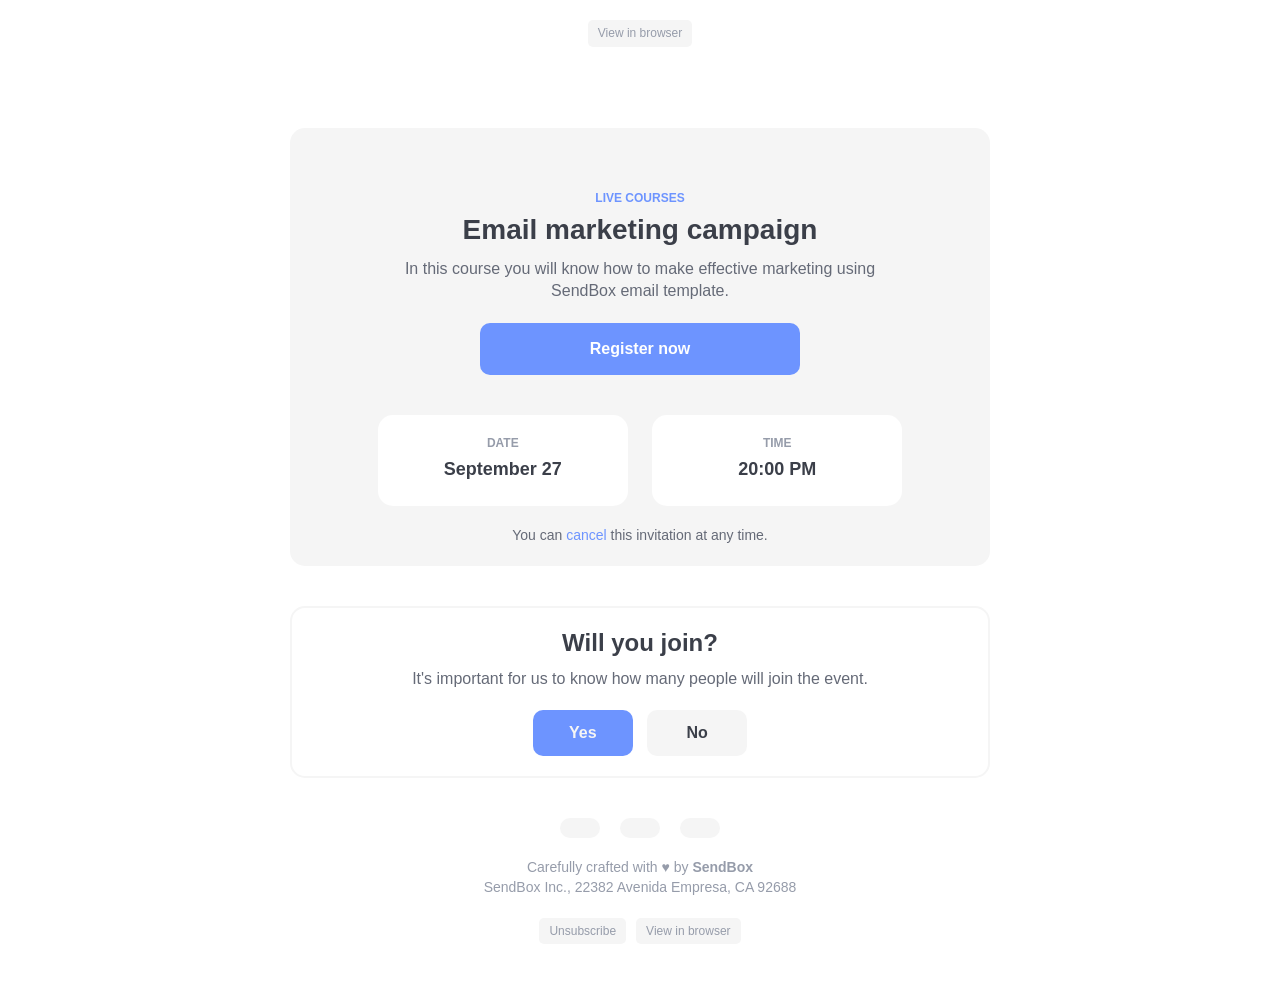
==== index.html @ 11c99516 "moved" ====
<!DOCTYPE html>
<!-- This site was created in Webflow. http://www.webflow.com --><!-- Last Published: Tue May 26 2020 18:53:50 GMT+0000 (Coordinated Universal Time) -->
<html
  data-wf-domain="sendbox-template.webflow.io"
  data-wf-page="5e6b8501d08b120cf58f49f4"
  data-wf-site="5defcc029f7f67880aee42f2"
  data-wf-status="1"
>
  <head>
    <meta charset="utf-8" />
    <title>Date And Time</title>
    <meta content="Date And Time" property="og:title" />
    <meta content="Date And Time" property="twitter:title" />
    <meta content="width=device-width, initial-scale=1" name="viewport" />
    <meta content="Webflow" name="generator" />
    <link
      href="style.css"
      rel="stylesheet"
      type="text/css"
    />
    <!--[if lt IE 9
      ]><script
        src="https://cdnjs.cloudflare.com/ajax/libs/html5shiv/3.7.3/html5shiv.min.js"
        type="text/javascript"
      ></script
    ><![endif]-->
    <script type="text/javascript">
      !(function (o, c) {
        var n = c.documentElement,
          t = " w-mod-";
        (n.className += t + "js"),
          ("ontouchstart" in o ||
            (o.DocumentTouch && c instanceof DocumentTouch)) &&
            (n.className += t + "touch");
      })(window, document);
    </script>
    <link
      href="https://uploads-ssl.webflow.com/5defcc029f7f67880aee42f2/5e80d8d443a59da90e198b2c_Favicon.png"
      rel="shortcut icon"
      type="image/x-icon"
    />
    <link
      href="https://uploads-ssl.webflow.com/5defcc029f7f67880aee42f2/5e80d8eea7eca188319529b2_webclip.png"
      rel="apple-touch-icon"
    />
  </head>
  <body class="body">
    <div class="email-wrapper">
      <div class="email-content-wrapper">
        <div class="row center">
          <div class="browser-link">
            <a href="/" target="_blank" class="button-small-light"
              >View in browser</a
            >
          </div>
          <div>
            <a href="/" class="brand-logo w-inline-block"
              ><img
                src="https://uploads-ssl.webflow.com/5defcc029f7f67880aee42f2/5e78aa902ce32c45cb9416cb_logo%20sendbox.png"
                height="36"
                alt=""
            /></a>
          </div>
        </div>
        <div class="row-light">
          <div class="hero-image center">
            <img
              src="https://uploads-ssl.webflow.com/5defcc029f7f67880aee42f2/5e7a108f21fcad13e3a3bc29_DumpingDoodle.png"
              width="200"
              alt=""
            />
          </div>
          <div class="row-content center row">
            <div class="label">Live courses</div>
            <h2>Email marketing campaign</h2>
            <p>
              In this course you will know how to make effective marketing using
              SendBox email template.
            </p>
            <a href="/" class="button-large w-button">Register now</a>
          </div>
          <div class="center">
            <div class="date-time-window">
              <div class="label-light">Date</div>
              <h4>September 27</h4>
            </div>
            <div class="date-time-window">
              <div class="label-light">Time</div>
              <h4>20:00 PM</h4>
            </div>
            <div class="text-small row-content">
              You can <a href="/">cancel</a> this invitation at any time.
            </div>
          </div>
        </div>
        <div class="row-outline">
          <div class="row-content center">
            <div>
              <h3>Will you join?</h3>
              <p>
                It&#x27;s important for us to know how many people will join the
                event.
              </p>
              <div class="button-group">
                <a href="/" class="button w-button">Yes</a>
              </div>
              <div class="button-group">
                <a href="/" class="button-light w-button">No</a>
              </div>
            </div>
          </div>
        </div>
        <div class="row">
          <div class="social-links center text-small">
            <a
              href="https://www.facebook.com/"
              target="_blank"
              class="social-icon w-inline-block"
              ><img
                src="https://uploads-ssl.webflow.com/5defcc029f7f67880aee42f2/5e3053097479fd66eefea82c_icons8-facebook-f-64.png"
                width="20"
                alt="" /></a
            ><a
              href="https://www.instagram.com/"
              class="social-icon w-inline-block"
              ><img
                src="https://uploads-ssl.webflow.com/5defcc029f7f67880aee42f2/5e305326129a157e50946770_icons8-instagram-64.png"
                width="20"
                alt="" /></a
            ><a href="https://twitter.com/" class="social-icon w-inline-block"
              ><img
                src="https://uploads-ssl.webflow.com/5defcc029f7f67880aee42f2/5e305333129a1582bc94685d_icons8-twitter-64.png"
                width="20"
                alt=""
            /></a>
          </div>
          <div class="center">
            <div class="text-light text-small">
              Carefully crafted with ♥ by <strong>SendBox</strong>
            </div>
            <div class="text-small text-light">
              SendBox Inc., 22382 Avenida Empresa, CA 92688
            </div>
            <div class="footer-link-buttons">
              <a href="/unsubscribe" target="_blank" class="button-small-light"
                >Unsubscribe</a
              ><a href="/" target="_blank" class="button-small-light"
                >View in browser</a
              >
            </div>
          </div>
        </div>
      </div>
    </div>
    <script
      src="https://d3e54v103j8qbb.cloudfront.net/js/jquery-3.4.1.min.220afd743d.js?site=5defcc029f7f67880aee42f2"
      type="text/javascript"
      integrity="sha256-CSXorXvZcTkaix6Yvo6HppcZGetbYMGWSFlBw8HfCJo="
      crossorigin="anonymous"
    ></script>
    <script
      src="main.js"
      type="text/javascript"
    ></script>
    <!--[if lte IE 9
      ]><script src="//cdnjs.cloudflare.com/ajax/libs/placeholders/3.0.2/placeholders.min.js"></script
    ><![endif]-->
  </body>
</html>
---- style.css ----
/* Generated on: Tue May 26 2020 18:53:50 GMT+0000 (Coordinated Universal Time) */
/* ==========================================================================
   normalize.css v3.0.3 | MIT License | github.com/necolas/normalize.css 
   ========================================================================== */
/*! normalize.css v3.0.3 | MIT License | github.com/necolas/normalize.css */html{font-family:sans-serif;-ms-text-size-adjust:100%;-webkit-text-size-adjust:100%}body{margin:0}article,aside,details,figcaption,figure,footer,header,hgroup,main,menu,nav,section,summary{display:block}audio,canvas,progress,video{display:inline-block;vertical-align:baseline}audio:not([controls]){display:none;height:0}[hidden],template{display:none}a{background-color:transparent}a:active,a:hover{outline:0}abbr[title]{border-bottom:1px dotted}b,strong{font-weight:bold}dfn{font-style:italic}h1{font-size:2em;margin:.67em 0}mark{background:#ff0;color:#000}small{font-size:80%}sub,sup{font-size:75%;line-height:0;position:relative;vertical-align:baseline}sup{top:-0.5em}sub{bottom:-0.25em}img{border:0}svg:not(:root){overflow:hidden}figure{margin:1em 40px}hr{box-sizing:content-box;height:0}pre{overflow:auto}code,kbd,pre,samp{font-family:monospace,monospace;font-size:1em}button,input,optgroup,select,textarea{color:inherit;font:inherit;margin:0}button{overflow:visible}button,select{text-transform:none}button,html input[type="button"],input[type="reset"]{-webkit-appearance:button;cursor:pointer}button[disabled],html input[disabled]{cursor:default}button::-moz-focus-inner,input::-moz-focus-inner{border:0;padding:0}input{line-height:normal}input[type="checkbox"],input[type="radio"]{box-sizing:border-box;padding:0}input[type="number"]::-webkit-inner-spin-button,input[type="number"]::-webkit-outer-spin-button{height:auto}input[type="search"]{-webkit-appearance:none}input[type="search"]::-webkit-search-cancel-button,input[type="search"]::-webkit-search-decoration{-webkit-appearance:none}fieldset{border:1px solid #c0c0c0;margin:0 2px;padding:.35em .625em .75em}legend{border:0;padding:0}textarea{overflow:auto}optgroup{font-weight:bold}table{border-collapse:collapse;border-spacing:0}td,th{padding:0}

/* ==========================================================================
   Start of base Webflow CSS - If you're looking for some ultra-clean CSS, skip the boilerplate and see the unminified code below.
   ========================================================================== */
   @font-face{font-family:'webflow-icons';src:url("[data-uri]") format('truetype');font-weight:normal;font-style:normal}[class^="w-icon-"],[class*=" w-icon-"]{font-family:'webflow-icons' !important;speak:none;font-style:normal;font-weight:normal;font-variant:normal;text-transform:none;line-height:1;-webkit-font-smoothing:antialiased;-moz-osx-font-smoothing:grayscale}.w-icon-slider-right:before{content:"\e600"}.w-icon-slider-left:before{content:"\e601"}.w-icon-nav-menu:before{content:"\e602"}.w-icon-arrow-down:before,.w-icon-dropdown-toggle:before{content:"\e603"}.w-icon-file-upload-remove:before{content:"\e900"}.w-icon-file-upload-icon:before{content:"\e903"}*{-webkit-box-sizing:border-box;-moz-box-sizing:border-box;box-sizing:border-box}html{height:100%}body{margin:0;min-height:100%;background-color:#fff;font-family:Arial,sans-serif;font-size:14px;line-height:20px;color:#333}img{max-width:100%;vertical-align:middle;display:inline-block}html.w-mod-touch *{background-attachment:scroll !important}.w-block{display:block}.w-inline-block{max-width:100%;display:inline-block}.w-clearfix:before,.w-clearfix:after{content:" ";display:table;grid-column-start:1;grid-row-start:1;grid-column-end:2;grid-row-end:2}.w-clearfix:after{clear:both}.w-hidden{display:none}.w-button{display:inline-block;padding:9px 15px;background-color:#3898EC;color:white;border:0;line-height:inherit;text-decoration:none;cursor:pointer;border-radius:0}input.w-button{-webkit-appearance:button}html[data-w-dynpage] [data-w-cloak]{color:transparent !important}.w-webflow-badge,.w-webflow-badge *{position:static;left:auto;top:auto;right:auto;bottom:auto;z-index:auto;display:block;visibility:visible;overflow:visible;overflow-x:visible;overflow-y:visible;box-sizing:border-box;width:auto;height:auto;max-height:none;max-width:none;min-height:0;min-width:0;margin:0;padding:0;float:none;clear:none;border:0 none transparent;border-radius:0;background:none;background-image:none;background-position:0 0;background-size:auto auto;background-repeat:repeat;background-origin:padding-box;background-clip:border-box;background-attachment:scroll;background-color:transparent;box-shadow:none;opacity:1;transform:none;transition:none;direction:ltr;font-family:inherit;font-weight:inherit;color:inherit;font-size:inherit;line-height:inherit;font-style:inherit;font-variant:inherit;text-align:inherit;letter-spacing:inherit;text-decoration:inherit;text-indent:0;text-transform:inherit;list-style-type:disc;text-shadow:none;font-smoothing:auto;vertical-align:baseline;cursor:inherit;white-space:inherit;word-break:normal;word-spacing:normal;word-wrap:normal}.w-webflow-badge{position:fixed !important;display:inline-block !important;visibility:visible !important;z-index:2147483647 !important;top:auto !important;right:12px !important;bottom:12px !important;left:auto !important;color:#AAADB0 !important;background-color:#fff !important;border-radius:3px !important;padding:6px 8px 6px 6px !important;font-size:12px !important;opacity:1 !important;line-height:14px !important;text-decoration:none !important;transform:none !important;margin:0 !important;width:auto !important;height:auto !important;overflow:visible !important;white-space:nowrap;box-shadow:0 0 0 1px rgba(0,0,0,0.1),0 1px 3px rgba(0,0,0,0.1);cursor:pointer}.w-webflow-badge>img{display:inline-block !important;visibility:visible !important;opacity:1 !important;vertical-align:middle !important}h1,h2,h3,h4,h5,h6{font-weight:bold;margin-bottom:10px}h1{font-size:38px;line-height:44px;margin-top:20px}h2{font-size:32px;line-height:36px;margin-top:20px}h3{font-size:24px;line-height:30px;margin-top:20px}h4{font-size:18px;line-height:24px;margin-top:10px}h5{font-size:14px;line-height:20px;margin-top:10px}h6{font-size:12px;line-height:18px;margin-top:10px}p{margin-top:0;margin-bottom:10px}blockquote{margin:0 0 10px 0;padding:10px 20px;border-left:5px solid #E2E2E2;font-size:18px;line-height:22px}figure{margin:0;margin-bottom:10px}figcaption{margin-top:5px;text-align:center}ul,ol{margin-top:0;margin-bottom:10px;padding-left:40px}.w-list-unstyled{padding-left:0;list-style:none}.w-embed:before,.w-embed:after{content:" ";display:table;grid-column-start:1;grid-row-start:1;grid-column-end:2;grid-row-end:2}.w-embed:after{clear:both}.w-video{width:100%;position:relative;padding:0}.w-video iframe,.w-video object,.w-video embed{position:absolute;top:0;left:0;width:100%;height:100%}fieldset{padding:0;margin:0;border:0}button,html input[type="button"],input[type="reset"]{border:0;cursor:pointer;-webkit-appearance:button}.w-form{margin:0 0 15px}.w-form-done{display:none;padding:20px;text-align:center;background-color:#dddddd}.w-form-fail{display:none;margin-top:10px;padding:10px;background-color:#ffdede}label{display:block;margin-bottom:5px;font-weight:bold}.w-input,.w-select{display:block;width:100%;height:38px;padding:8px 12px;margin-bottom:10px;font-size:14px;line-height:1.42857143;color:#333333;vertical-align:middle;background-color:#ffffff;border:1px solid #cccccc}.w-input:-moz-placeholder,.w-select:-moz-placeholder{color:#999}.w-input::-moz-placeholder,.w-select::-moz-placeholder{color:#999;opacity:1}.w-input:-ms-input-placeholder,.w-select:-ms-input-placeholder{color:#999}.w-input::-webkit-input-placeholder,.w-select::-webkit-input-placeholder{color:#999}.w-input:focus,.w-select:focus{border-color:#3898EC;outline:0}.w-input[disabled],.w-select[disabled],.w-input[readonly],.w-select[readonly],fieldset[disabled] .w-input,fieldset[disabled] .w-select{cursor:not-allowed;background-color:#eeeeee}textarea.w-input,textarea.w-select{height:auto}.w-select{background-color:#f3f3f3}.w-select[multiple]{height:auto}.w-form-label{display:inline-block;cursor:pointer;font-weight:normal;margin-bottom:0}.w-radio{display:block;margin-bottom:5px;padding-left:20px}.w-radio:before,.w-radio:after{content:" ";display:table;grid-column-start:1;grid-row-start:1;grid-column-end:2;grid-row-end:2}.w-radio:after{clear:both}.w-radio-input{margin:4px 0 0;margin-top:1px \9;line-height:normal;float:left;margin-left:-20px}.w-radio-input{margin-top:3px}.w-file-upload{display:block;margin-bottom:10px}.w-file-upload-input{width:.1px;height:.1px;opacity:0;overflow:hidden;position:absolute;z-index:-100}.w-file-upload-default,.w-file-upload-uploading,.w-file-upload-success{display:inline-block;color:#333333}.w-file-upload-error{display:block;margin-top:10px}.w-file-upload-default.w-hidden,.w-file-upload-uploading.w-hidden,.w-file-upload-error.w-hidden,.w-file-upload-success.w-hidden{display:none}.w-file-upload-uploading-btn{display:flex;font-size:14px;font-weight:normal;cursor:pointer;margin:0;padding:8px 12px;border:1px solid #cccccc;background-color:#fafafa}.w-file-upload-file{display:flex;flex-grow:1;justify-content:space-between;margin:0;padding:8px 9px 8px 11px;border:1px solid #cccccc;background-color:#fafafa}.w-file-upload-file-name{font-size:14px;font-weight:normal;display:block}.w-file-remove-link{margin-top:3px;margin-left:10px;width:auto;height:auto;padding:3px;display:block;cursor:pointer}.w-icon-file-upload-remove{margin:auto;font-size:10px}.w-file-upload-error-msg{display:inline-block;color:#ea384c;padding:2px 0}.w-file-upload-info{display:inline-block;line-height:38px;padding:0 12px}.w-file-upload-label{display:inline-block;font-size:14px;font-weight:normal;cursor:pointer;margin:0;padding:8px 12px;border:1px solid #cccccc;background-color:#fafafa}.w-icon-file-upload-icon,.w-icon-file-upload-uploading{display:inline-block;margin-right:8px;width:20px}.w-icon-file-upload-uploading{height:20px}.w-container{margin-left:auto;margin-right:auto;max-width:940px}.w-container:before,.w-container:after{content:" ";display:table;grid-column-start:1;grid-row-start:1;grid-column-end:2;grid-row-end:2}.w-container:after{clear:both}.w-container .w-row{margin-left:-10px;margin-right:-10px}.w-row:before,.w-row:after{content:" ";display:table;grid-column-start:1;grid-row-start:1;grid-column-end:2;grid-row-end:2}.w-row:after{clear:both}.w-row .w-row{margin-left:0;margin-right:0}.w-col{position:relative;float:left;width:100%;min-height:1px;padding-left:10px;padding-right:10px}.w-col .w-col{padding-left:0;padding-right:0}.w-col-1{width:8.33333333%}.w-col-2{width:16.66666667%}.w-col-3{width:25%}.w-col-4{width:33.33333333%}.w-col-5{width:41.66666667%}.w-col-6{width:50%}.w-col-7{width:58.33333333%}.w-col-8{width:66.66666667%}.w-col-9{width:75%}.w-col-10{width:83.33333333%}.w-col-11{width:91.66666667%}.w-col-12{width:100%}.w-hidden-main{display:none !important}@media screen and (max-width:991px){.w-container{max-width:728px}.w-hidden-main{display:inherit !important}.w-hidden-medium{display:none !important}.w-col-medium-1{width:8.33333333%}.w-col-medium-2{width:16.66666667%}.w-col-medium-3{width:25%}.w-col-medium-4{width:33.33333333%}.w-col-medium-5{width:41.66666667%}.w-col-medium-6{width:50%}.w-col-medium-7{width:58.33333333%}.w-col-medium-8{width:66.66666667%}.w-col-medium-9{width:75%}.w-col-medium-10{width:83.33333333%}.w-col-medium-11{width:91.66666667%}.w-col-medium-12{width:100%}.w-col-stack{width:100%;left:auto;right:auto}}@media screen and (max-width:767px){.w-hidden-main{display:inherit !important}.w-hidden-medium{display:inherit !important}.w-hidden-small{display:none !important}.w-row,.w-container .w-row{margin-left:0;margin-right:0}.w-col{width:100%;left:auto;right:auto}.w-col-small-1{width:8.33333333%}.w-col-small-2{width:16.66666667%}.w-col-small-3{width:25%}.w-col-small-4{width:33.33333333%}.w-col-small-5{width:41.66666667%}.w-col-small-6{width:50%}.w-col-small-7{width:58.33333333%}.w-col-small-8{width:66.66666667%}.w-col-small-9{width:75%}.w-col-small-10{width:83.33333333%}.w-col-small-11{width:91.66666667%}.w-col-small-12{width:100%}}@media screen and (max-width:479px){.w-container{max-width:none}.w-hidden-main{display:inherit !important}.w-hidden-medium{display:inherit !important}.w-hidden-small{display:inherit !important}.w-hidden-tiny{display:none !important}.w-col{width:100%}.w-col-tiny-1{width:8.33333333%}.w-col-tiny-2{width:16.66666667%}.w-col-tiny-3{width:25%}.w-col-tiny-4{width:33.33333333%}.w-col-tiny-5{width:41.66666667%}.w-col-tiny-6{width:50%}.w-col-tiny-7{width:58.33333333%}.w-col-tiny-8{width:66.66666667%}.w-col-tiny-9{width:75%}.w-col-tiny-10{width:83.33333333%}.w-col-tiny-11{width:91.66666667%}.w-col-tiny-12{width:100%}}.w-widget{position:relative}.w-widget-map{width:100%;height:400px}.w-widget-map label{width:auto;display:inline}.w-widget-map img{max-width:inherit}.w-widget-map .gm-style-iw{text-align:center}.w-widget-map .gm-style-iw>button{display:none !important}.w-widget-twitter{overflow:hidden}.w-widget-twitter-count-shim{display:inline-block;vertical-align:top;position:relative;width:28px;height:20px;text-align:center;background:white;border:#758696 solid 1px;border-radius:3px}.w-widget-twitter-count-shim *{pointer-events:none;-webkit-user-select:none;-moz-user-select:none;-ms-user-select:none;user-select:none}.w-widget-twitter-count-shim .w-widget-twitter-count-inner{position:relative;font-size:15px;line-height:12px;text-align:center;color:#999;font-family:serif}.w-widget-twitter-count-shim .w-widget-twitter-count-clear{position:relative;display:block}.w-widget-twitter-count-shim.w--large{width:36px;height:28px}.w-widget-twitter-count-shim.w--large .w-widget-twitter-count-inner{font-size:18px;line-height:18px}.w-widget-twitter-count-shim:not(.w--vertical){margin-left:5px;margin-right:8px}.w-widget-twitter-count-shim:not(.w--vertical).w--large{margin-left:6px}.w-widget-twitter-count-shim:not(.w--vertical):before,.w-widget-twitter-count-shim:not(.w--vertical):after{top:50%;left:0;border:solid transparent;content:" ";height:0;width:0;position:absolute;pointer-events:none}.w-widget-twitter-count-shim:not(.w--vertical):before{border-color:rgba(117,134,150,0);border-right-color:#5d6c7b;border-width:4px;margin-left:-9px;margin-top:-4px}.w-widget-twitter-count-shim:not(.w--vertical).w--large:before{border-width:5px;margin-left:-10px;margin-top:-5px}.w-widget-twitter-count-shim:not(.w--vertical):after{border-color:rgba(255,255,255,0);border-right-color:white;border-width:4px;margin-left:-8px;margin-top:-4px}.w-widget-twitter-count-shim:not(.w--vertical).w--large:after{border-width:5px;margin-left:-9px;margin-top:-5px}.w-widget-twitter-count-shim.w--vertical{width:61px;height:33px;margin-bottom:8px}.w-widget-twitter-count-shim.w--vertical:before,.w-widget-twitter-count-shim.w--vertical:after{top:100%;left:50%;border:solid transparent;content:" ";height:0;width:0;position:absolute;pointer-events:none}.w-widget-twitter-count-shim.w--vertical:before{border-color:rgba(117,134,150,0);border-top-color:#5d6c7b;border-width:5px;margin-left:-5px}.w-widget-twitter-count-shim.w--vertical:after{border-color:rgba(255,255,255,0);border-top-color:white;border-width:4px;margin-left:-4px}.w-widget-twitter-count-shim.w--vertical .w-widget-twitter-count-inner{font-size:18px;line-height:22px}.w-widget-twitter-count-shim.w--vertical.w--large{width:76px}.w-widget-gplus{overflow:hidden}.w-background-video{position:relative;overflow:hidden;height:500px;color:white}.w-background-video>video{background-size:cover;background-position:50% 50%;position:absolute;margin:auto;width:100%;height:100%;right:-100%;bottom:-100%;top:-100%;left:-100%;object-fit:cover;z-index:-100}.w-background-video>video::-webkit-media-controls-start-playback-button{display:none !important;-webkit-appearance:none}.w-slider{position:relative;height:300px;text-align:center;background:#dddddd;clear:both;-webkit-tap-highlight-color:rgba(0,0,0,0);tap-highlight-color:rgba(0,0,0,0)}.w-slider-mask{position:relative;display:block;overflow:hidden;z-index:1;left:0;right:0;height:100%;white-space:nowrap}.w-slide{position:relative;display:inline-block;vertical-align:top;width:100%;height:100%;white-space:normal;text-align:left}.w-slider-nav{position:absolute;z-index:2;top:auto;right:0;bottom:0;left:0;margin:auto;padding-top:10px;height:40px;text-align:center;-webkit-tap-highlight-color:rgba(0,0,0,0);tap-highlight-color:rgba(0,0,0,0)}.w-slider-nav.w-round>div{border-radius:100%}.w-slider-nav.w-num>div{width:auto;height:auto;padding:.2em .5em;font-size:inherit;line-height:inherit}.w-slider-nav.w-shadow>div{box-shadow:0 0 3px rgba(51,51,51,0.4)}.w-slider-nav-invert{color:#fff}.w-slider-nav-invert>div{background-color:rgba(34,34,34,0.4)}.w-slider-nav-invert>div.w-active{background-color:#222}.w-slider-dot{position:relative;display:inline-block;width:1em;height:1em;background-color:rgba(255,255,255,0.4);cursor:pointer;margin:0 3px .5em;transition:background-color 100ms,color 100ms}.w-slider-dot.w-active{background-color:#fff}.w-slider-arrow-left,.w-slider-arrow-right{position:absolute;width:80px;top:0;right:0;bottom:0;left:0;margin:auto;cursor:pointer;overflow:hidden;color:white;font-size:40px;-webkit-tap-highlight-color:rgba(0,0,0,0);tap-highlight-color:rgba(0,0,0,0);-webkit-user-select:none;-moz-user-select:none;-ms-user-select:none;user-select:none}.w-slider-arrow-left [class^="w-icon-"],.w-slider-arrow-right [class^="w-icon-"],.w-slider-arrow-left [class*=" w-icon-"],.w-slider-arrow-right [class*=" w-icon-"]{position:absolute}.w-slider-arrow-left{z-index:3;right:auto}.w-slider-arrow-right{z-index:4;left:auto}.w-icon-slider-left,.w-icon-slider-right{top:0;right:0;bottom:0;left:0;margin:auto;width:1em;height:1em}.w-dropdown{display:inline-block;position:relative;text-align:left;margin-left:auto;margin-right:auto;z-index:900}.w-dropdown-btn,.w-dropdown-toggle,.w-dropdown-link{position:relative;vertical-align:top;text-decoration:none;color:#222222;padding:20px;text-align:left;margin-left:auto;margin-right:auto;white-space:nowrap}.w-dropdown-toggle{-webkit-user-select:none;-moz-user-select:none;-ms-user-select:none;user-select:none;display:inline-block;cursor:pointer;padding-right:40px}.w-icon-dropdown-toggle{position:absolute;top:0;right:0;bottom:0;margin:auto;margin-right:20px;width:1em;height:1em}.w-dropdown-list{position:absolute;background:#dddddd;display:none;min-width:100%}.w-dropdown-list.w--open{display:block}.w-dropdown-link{padding:10px 20px;display:block;color:#222222}.w-dropdown-link.w--current{color:#0082f3}@media screen and (max-width:767px){.w-nav-brand{padding-left:10px}}.w-lightbox-backdrop{color:#000;cursor:auto;font-family:serif;font-size:medium;font-style:normal;font-variant:normal;font-weight:normal;letter-spacing:normal;line-height:normal;list-style:disc;text-align:start;text-indent:0;text-shadow:none;text-transform:none;visibility:visible;white-space:normal;word-break:normal;word-spacing:normal;word-wrap:normal;position:fixed;top:0;right:0;bottom:0;left:0;color:#fff;font-family:"Helvetica Neue",Helvetica,Ubuntu,"Segoe UI",Verdana,sans-serif;font-size:17px;line-height:1.2;font-weight:300;text-align:center;background:rgba(0,0,0,0.9);z-index:2000;outline:0;opacity:0;-webkit-user-select:none;-moz-user-select:none;-ms-user-select:none;-webkit-tap-highlight-color:transparent;-webkit-transform:translate(0, 0)}.w-lightbox-backdrop,.w-lightbox-container{height:100%;overflow:auto;-webkit-overflow-scrolling:touch}.w-lightbox-content{position:relative;height:100vh;overflow:hidden}.w-lightbox-view{position:absolute;width:100vw;height:100vh;opacity:0}.w-lightbox-view:before{content:"";height:100vh}.w-lightbox-group,.w-lightbox-group .w-lightbox-view,.w-lightbox-group .w-lightbox-view:before{height:86vh}.w-lightbox-frame,.w-lightbox-view:before{display:inline-block;vertical-align:middle}.w-lightbox-figure{position:relative;margin:0}.w-lightbox-group .w-lightbox-figure{cursor:pointer}.w-lightbox-img{width:auto;height:auto;max-width:none}.w-lightbox-image{display:block;float:none;max-width:100vw;max-height:100vh}.w-lightbox-group .w-lightbox-image{max-height:86vh}.w-lightbox-caption{position:absolute;right:0;bottom:0;left:0;padding:.5em 1em;background:rgba(0,0,0,0.4);text-align:left;text-overflow:ellipsis;white-space:nowrap;overflow:hidden}.w-lightbox-embed{position:absolute;top:0;right:0;bottom:0;left:0;width:100%;height:100%}.w-lightbox-control{position:absolute;top:0;width:4em;background-size:24px;background-repeat:no-repeat;background-position:center;cursor:pointer;-webkit-transition:all .3s;transition:all .3s}.w-lightbox-left{display:none;bottom:0;left:0;background-image:url("[data-uri]")}.w-lightbox-right{display:none;right:0;bottom:0;background-image:url("[data-uri]")}.w-lightbox-close{right:0;height:2.6em;background-image:url("[data-uri]");background-size:18px}.w-lightbox-strip{position:absolute;bottom:0;left:0;right:0;padding:0 1vh;line-height:0;white-space:nowrap;overflow-x:auto;overflow-y:hidden}.w-lightbox-item{display:inline-block;width:10vh;padding:2vh 1vh;box-sizing:content-box;cursor:pointer;-webkit-transform:translate3d(0, 0, 0)}.w-lightbox-active{opacity:.3}.w-lightbox-thumbnail{position:relative;height:10vh;background:#222;overflow:hidden}.w-lightbox-thumbnail-image{position:absolute;top:0;left:0}.w-lightbox-thumbnail .w-lightbox-tall{top:50%;width:100%;-webkit-transform:translate(0, -50%);-ms-transform:translate(0, -50%);transform:translate(0, -50%)}.w-lightbox-thumbnail .w-lightbox-wide{left:50%;height:100%;-webkit-transform:translate(-50%, 0);-ms-transform:translate(-50%, 0);transform:translate(-50%, 0)}.w-lightbox-spinner{position:absolute;top:50%;left:50%;box-sizing:border-box;width:40px;height:40px;margin-top:-20px;margin-left:-20px;border:5px solid rgba(0,0,0,0.4);border-radius:50%;-webkit-animation:spin .8s infinite linear;animation:spin .8s infinite linear}.w-lightbox-spinner:after{content:"";position:absolute;top:-4px;right:-4px;bottom:-4px;left:-4px;border:3px solid transparent;border-bottom-color:#fff;border-radius:50%}.w-lightbox-hide{display:none}.w-lightbox-noscroll{overflow:hidden}@media (min-width:768px){.w-lightbox-content{height:96vh;margin-top:2vh}.w-lightbox-view,.w-lightbox-view:before{height:96vh}.w-lightbox-group,.w-lightbox-group .w-lightbox-view,.w-lightbox-group .w-lightbox-view:before{height:84vh}.w-lightbox-image{max-width:96vw;max-height:96vh}.w-lightbox-group .w-lightbox-image{max-width:82.3vw;max-height:84vh}.w-lightbox-left,.w-lightbox-right{display:block;opacity:.5}.w-lightbox-close{opacity:.8}.w-lightbox-control:hover{opacity:1}}.w-lightbox-inactive,.w-lightbox-inactive:hover{opacity:0}.w-richtext:before,.w-richtext:after{content:" ";display:table;grid-column-start:1;grid-row-start:1;grid-column-end:2;grid-row-end:2}.w-richtext:after{clear:both}.w-richtext[contenteditable="true"]:before,.w-richtext[contenteditable="true"]:after{white-space:initial}.w-richtext ol,.w-richtext ul{overflow:hidden}.w-richtext .w-richtext-figure-selected.w-richtext-figure-type-video div:after,.w-richtext .w-richtext-figure-selected[data-rt-type="video"] div:after{outline:2px solid #2895f7}.w-richtext .w-richtext-figure-selected.w-richtext-figure-type-image div,.w-richtext .w-richtext-figure-selected[data-rt-type="image"] div{outline:2px solid #2895f7}.w-richtext figure.w-richtext-figure-type-video>div:after,.w-richtext figure[data-rt-type="video"]>div:after{content:'';position:absolute;display:none;left:0;top:0;right:0;bottom:0}.w-richtext figure{position:relative;max-width:60%}.w-richtext figure>div:before{cursor:default !important}.w-richtext figure img{width:100%}.w-richtext figure figcaption.w-richtext-figcaption-placeholder{opacity:.6}.w-richtext figure div{font-size:0;color:transparent}.w-richtext figure.w-richtext-figure-type-image,.w-richtext figure[data-rt-type="image"]{display:table}.w-richtext figure.w-richtext-figure-type-image>div,.w-richtext figure[data-rt-type="image"]>div{display:inline-block}.w-richtext figure.w-richtext-figure-type-image>figcaption,.w-richtext figure[data-rt-type="image"]>figcaption{display:table-caption;caption-side:bottom}.w-richtext figure.w-richtext-figure-type-video,.w-richtext figure[data-rt-type="video"]{width:60%;height:0}.w-richtext figure.w-richtext-figure-type-video iframe,.w-richtext figure[data-rt-type="video"] iframe{position:absolute;top:0;left:0;width:100%;height:100%}.w-richtext figure.w-richtext-figure-type-video>div,.w-richtext figure[data-rt-type="video"]>div{width:100%}.w-richtext figure.w-richtext-align-center{margin-right:auto;margin-left:auto;clear:both}.w-richtext figure.w-richtext-align-center.w-richtext-figure-type-image>div,.w-richtext figure.w-richtext-align-center[data-rt-type="image"]>div{max-width:100%}.w-richtext figure.w-richtext-align-normal{clear:both}.w-richtext figure.w-richtext-align-fullwidth{width:100%;max-width:100%;text-align:center;clear:both;display:block;margin-right:auto;margin-left:auto}.w-richtext figure.w-richtext-align-fullwidth>div{display:inline-block;padding-bottom:inherit}.w-richtext figure.w-richtext-align-fullwidth>figcaption{display:block}.w-richtext figure.w-richtext-align-floatleft{float:left;margin-right:15px;clear:none}.w-richtext figure.w-richtext-align-floatright{float:right;margin-left:15px;clear:none}.w-nav{position:relative;background:#dddddd;z-index:1000}.w-nav:before,.w-nav:after{content:" ";display:table;grid-column-start:1;grid-row-start:1;grid-column-end:2;grid-row-end:2}.w-nav:after{clear:both}.w-nav-brand{position:relative;float:left;text-decoration:none;color:#333333}.w-nav-link{position:relative;display:inline-block;vertical-align:top;text-decoration:none;color:#222222;padding:20px;text-align:left;margin-left:auto;margin-right:auto}.w-nav-link.w--current{color:#0082f3}.w-nav-menu{position:relative;float:right}[data-nav-menu-open]{display:block !important;position:absolute;top:100%;left:0;right:0;background:#C8C8C8;text-align:center;overflow:visible;min-width:200px}.w--nav-link-open{display:block;position:relative}.w-nav-overlay{position:absolute;overflow:hidden;display:none;top:100%;left:0;right:0;width:100%}.w-nav-overlay [data-nav-menu-open]{top:0}.w-nav[data-animation="over-left"] .w-nav-overlay{width:auto}.w-nav[data-animation="over-left"] .w-nav-overlay,.w-nav[data-animation="over-left"] [data-nav-menu-open]{right:auto;z-index:1;top:0}.w-nav[data-animation="over-right"] .w-nav-overlay{width:auto}.w-nav[data-animation="over-right"] .w-nav-overlay,.w-nav[data-animation="over-right"] [data-nav-menu-open]{left:auto;z-index:1;top:0}.w-nav-button{position:relative;float:right;padding:18px;font-size:24px;display:none;cursor:pointer;-webkit-tap-highlight-color:rgba(0,0,0,0);tap-highlight-color:rgba(0,0,0,0);-webkit-user-select:none;-moz-user-select:none;-ms-user-select:none;user-select:none}.w-nav-button.w--open{background-color:#C8C8C8;color:white}.w-nav[data-collapse="all"] .w-nav-menu{display:none}.w-nav[data-collapse="all"] .w-nav-button{display:block}.w--nav-dropdown-open{display:block}.w--nav-dropdown-toggle-open{display:block}.w--nav-dropdown-list-open{position:static}@media screen and (max-width:991px){.w-nav[data-collapse="medium"] .w-nav-menu{display:none}.w-nav[data-collapse="medium"] .w-nav-button{display:block}}@media screen and (max-width:767px){.w-nav[data-collapse="small"] .w-nav-menu{display:none}.w-nav[data-collapse="small"] .w-nav-button{display:block}.w-nav-brand{padding-left:10px}}@media screen and (max-width:479px){.w-nav[data-collapse="tiny"] .w-nav-menu{display:none}.w-nav[data-collapse="tiny"] .w-nav-button{display:block}}.w-tabs{position:relative}.w-tabs:before,.w-tabs:after{content:" ";display:table;grid-column-start:1;grid-row-start:1;grid-column-end:2;grid-row-end:2}.w-tabs:after{clear:both}.w-tab-menu{position:relative}.w-tab-link{position:relative;display:inline-block;vertical-align:top;text-decoration:none;padding:9px 30px;text-align:left;cursor:pointer;color:#222222;background-color:#dddddd}.w-tab-link.w--current{background-color:#C8C8C8}.w-tab-link:focus{outline:0}.w-tab-content{position:relative;display:block;overflow:hidden}.w-tab-pane{position:relative;display:none}.w--tab-active{display:block}@media screen and (max-width:479px){.w-tab-link{display:block}}.w-ix-emptyfix:after{content:""}@keyframes spin{0%{transform:rotate(0deg)}100%{transform:rotate(360deg)}}.w-dyn-empty{padding:10px;background-color:#dddddd}.w-dyn-hide{display:none !important}.w-dyn-bind-empty{display:none !important}.w-condition-invisible{display:none !important}

   /* ==========================================================================
      Start of custom Webflow CSS
      ========================================================================== */
   .w-checkbox {
     display: block;
     margin-bottom: 5px;
     padding-left: 20px;
   }
   
   .w-checkbox::before {
     content: ' ';
     display: table;
     -ms-grid-column-span: 1;
     grid-column-end: 2;
     -ms-grid-column: 1;
     grid-column-start: 1;
     -ms-grid-row-span: 1;
     grid-row-end: 2;
     -ms-grid-row: 1;
     grid-row-start: 1;
   }
   
   .w-checkbox::after {
     content: ' ';
     display: table;
     -ms-grid-column-span: 1;
     grid-column-end: 2;
     -ms-grid-column: 1;
     grid-column-start: 1;
     -ms-grid-row-span: 1;
     grid-row-end: 2;
     -ms-grid-row: 1;
     grid-row-start: 1;
     clear: both;
   }
   
   .w-checkbox-input {
     float: left;
     margin-bottom: 0px;
     margin-left: -20px;
     margin-right: 0px;
     margin-top: 4px;
     line-height: normal;
   }
   
   .w-checkbox-input--inputType-custom {
     border-top-width: 1px;
     border-bottom-width: 1px;
     border-left-width: 1px;
     border-right-width: 1px;
     border-top-color: #ccc;
     border-bottom-color: #ccc;
     border-left-color: #ccc;
     border-right-color: #ccc;
     border-top-style: solid;
     border-bottom-style: solid;
     border-left-style: solid;
     border-right-style: solid;
     width: 12px;
     height: 12px;
     border-bottom-left-radius: 2px;
     border-bottom-right-radius: 2px;
     border-top-left-radius: 2px;
     border-top-right-radius: 2px;
   }
   
   .w-checkbox-input--inputType-custom.w--redirected-checked {
     background-color: #3898ec;
     border-top-color: #3898ec;
     border-bottom-color: #3898ec;
     border-left-color: #3898ec;
     border-right-color: #3898ec;
     background-image: url(https://d3e54v103j8qbb.cloudfront.net/static/custom-checkbox-checkmark.589d534424.svg);
     background-position: 50% 50%;
     background-size: cover;
     background-repeat: no-repeat;
   }
   
   .w-checkbox-input--inputType-custom.w--redirected-focus {
     box-shadow: 0px 0px 3px 1px #3898ec;
   }
   
   h1 {
     margin-top: 0px;
     margin-bottom: 10px;
     color: #3b3f49;
     font-size: 34px;
   }
   
   h2 {
     margin-top: 0px;
     margin-bottom: 10px;
     color: #3b3f49;
     font-size: 28px;
   }
   
   h3 {
     margin-top: 0px;
     margin-bottom: 10px;
     color: #3b3f49;
     font-size: 24px;
   }
   
   h4 {
     margin-top: 0px;
     margin-bottom: 5px;
     color: #3b3f49;
     font-size: 18px;
   }
   
   h5 {
     margin-top: 0px;
     margin-bottom: 5px;
     color: #3b3f49;
     font-size: 16px;
   }
   
   h6 {
     margin-top: 0px;
     margin-bottom: 5px;
     color: #3b3f49;
     font-size: 14px;
   }
   
   p {
     margin-bottom: 20px;
     color: #656a77;
   }
   
   a {
     color: #6d94ff;
     text-decoration: none;
   }
   
   ul {
     margin-top: 0px;
     margin-bottom: 10px;
     padding-left: 40px;
     color: #656a77;
   }
   
   ol {
     margin-top: 0px;
     margin-bottom: 10px;
     padding-left: 40px;
     color: #656a77;
   }
   
   blockquote {
     margin-bottom: 10px;
     padding: 10px 20px;
     border-left: 2px solid #6d94ff;
     color: #656a77;
     font-size: 18px;
     line-height: 22px;
     letter-spacing: 1px;
   }
   
   figure {
     width: 100%;
     margin-bottom: 10px;
   }
   
   figcaption {
     margin-top: 5px;
     color: #969caa;
     font-size: 14px;
     text-align: center;
   }
   
   .body {
     margin: 0px;
     padding: 0px;
   }
   
   .body.sendbox {
     color: #3b3f49;
   }
   
   .email-wrapper {
     margin: 0px;
     padding: 20px 5px;
     background-color: #fff;
     font-family: 'Trebuchet MS', 'Lucida Grande', 'Lucida Sans Unicode', 'Lucida Sans', Tahoma, sans-serif;
     color: #3b3f49;
     font-size: 16px;
     line-height: 1.4;
   }
   
   .row {
     margin-bottom: 40px;
   }
   
   .email-content-wrapper {
     max-width: 700px;
     margin-right: auto;
     margin-left: auto;
     border-radius: 20px;
   }
   
   .brand-logo {
     max-width: 100%;
   }
   
   .newsletter-hero {
     margin-bottom: 20px;
     padding: 280px 20px 20px;
     border-radius: 15px;
     background-image: -webkit-gradient(linear, left top, left bottom, from(transparent), to(rgba(0, 0, 0, 0.3))), url("https://uploads-ssl.webflow.com/5defcc029f7f67880aee42f2/5e80da50dc5445507af356ad_welcome%20bg.jpg");
     background-image: linear-gradient(180deg, transparent, rgba(0, 0, 0, 0.3)), url("https://uploads-ssl.webflow.com/5defcc029f7f67880aee42f2/5e80da50dc5445507af356ad_welcome%20bg.jpg");
     background-position: 0px 0px, 50% 50%;
     background-size: auto, cover;
     background-repeat: repeat, no-repeat;
   }
   
   .center {
     text-align: center;
   }
   
   .center.white {
     color: #fff;
   }
   
   .button-large {
     width: 100%;
     max-width: 320px;
     padding: 15px 30px;
     border-radius: 10px;
     background-color: #6d94ff;
     color: #fff;
     font-size: 16px;
     font-weight: 700;
     text-align: center;
   }
   
   .button-large:hover {
     opacity: 0.9;
   }
   
   .content-image {
     display: block;
     overflow: hidden;
     max-width: 500px;
     margin-right: auto;
     margin-bottom: 10px;
     margin-left: auto;
     border-radius: 10px;
     text-align: center;
   }
   
   .label {
     margin-bottom: 5px;
     color: #6d94ff;
     font-size: 12px;
     font-weight: 700;
     text-transform: uppercase;
   }
   
   .last-item {
     margin-bottom: 0px;
   }
   
   .columns-container {
     font-size: 0px;
     text-align: center;
   }
   
   .column-50 {
     display: inline-block;
     overflow: hidden;
     width: 49%;
     text-align: left;
   }
   
   .text-small {
     color: #656a77;
     font-size: 14px;
   }
   
   .column-item {
     display: block;
     margin-bottom: 20px;
     padding-right: 5px;
     padding-left: 5px;
   }
   
   .browser-link {
     margin-bottom: 5px;
   }
   
   .text-light {
     color: #969caa;
   }
   
   .row-content {
     display: block;
     max-width: 500px;
     margin-right: auto;
     margin-left: auto;
   }
   
   .text-large {
     font-size: 18px;
   }
   
   .one-line-title {
     overflow: hidden;
     height: 20px;
     max-height: 20px;
   }
   
   .two-line-text {
     display: block;
     overflow: hidden;
     height: 40px;
     max-height: 40px;
   }
   
   .row-light {
     margin-bottom: 40px;
     padding: 20px;
     border-radius: 15px;
     background-color: #f5f5f5;
   }
   
   .white {
     color: #fff;
   }
   
   .social-icon {
     display: inline-block;
     margin-right: 10px;
     margin-left: 10px;
     padding: 10px;
     border-radius: 20px;
     background-color: #f5f5f5;
   }
   
   .social-links {
     margin-bottom: 20px;
     font-size: 0px;
   }
   
   .button-small-light {
     display: inline-block;
     margin-right: 5px;
     margin-left: 5px;
     padding: 5px 10px;
     border-radius: 5px;
     background-color: #f5f5f5;
     color: #969caa;
     font-size: 12px;
     text-decoration: none;
   }
   
   .button-small-light:hover {
     opacity: 0.9;
   }
   
   .footer-link-buttons {
     margin-top: 20px;
   }
   
   .row-grad-1 {
     margin-bottom: 40px;
     padding: 20px;
     border-radius: 15px;
     background-color: #fff8e0;
     background-image: linear-gradient(135deg, #fff8e0, #fbddd7);
   }
   
   .home-hero-image {
     position: absolute;
     left: 40%;
     top: 60%;
     right: auto;
     bottom: auto;
     overflow: hidden;
     width: 70%;
     min-width: 800px;
     margin-bottom: 20px;
     border-radius: 15px;
     -webkit-transform: translate(0px, -50%);
     -ms-transform: translate(0px, -50%);
     transform: translate(0px, -50%);
   }
   
   .row-grad-2 {
     margin-bottom: 40px;
     padding: 20px;
     border-radius: 15px;
     background-color: #d1ddf7;
     background-image: linear-gradient(135deg, #e9ffea, #d1ddf7);
   }
   
   .row-grad-3 {
     margin-bottom: 40px;
     padding: 20px;
     border-radius: 15px;
     background-color: #fbd7d8;
     background-image: linear-gradient(135deg, #f9ecff, #fbd7d8);
   }
   
   .button-small {
     display: inline-block;
     padding: 5px 15px;
     border-radius: 5px;
     background-color: #6d94ff;
     color: #fff;
     font-size: 14px;
     text-decoration: none;
   }
   
   .button-small:hover {
     opacity: 0.9;
   }
   
   .dance-image {
     height: 130px;
     background-image: url("https://uploads-ssl.webflow.com/5defcc029f7f67880aee42f2/5e38369e69b4c273edf3f2a6_DancingDoodle.png");
     background-position: 0% 50%;
     background-size: contain;
     background-repeat: no-repeat;
   }
   
   .coffee-image {
     height: 130px;
     background-image: url("https://uploads-ssl.webflow.com/5defcc029f7f67880aee42f2/5e3836a89141a29454ea7800_CoffeeDoddle.png");
     background-position: 100% 50%;
     background-size: contain;
     background-repeat: no-repeat;
   }
   
   .swinging-image {
     height: 130px;
     background-image: url("https://uploads-ssl.webflow.com/5defcc029f7f67880aee42f2/5e346fdc59899deb3344d219_SwingingDoodle.png");
     background-position: 100% 50%;
     background-size: contain;
     background-repeat: no-repeat;
   }
   
   .app-logo {
     margin-bottom: 10px;
   }
   
   .button-large-secondary {
     width: 100%;
     max-width: 320px;
     padding: 15px 30px;
     border-radius: 10px;
     background-color: #3b3f49;
     color: #fff;
     font-size: 16px;
     font-weight: 700;
     text-align: center;
   }
   
   .button-large-secondary:hover {
     opacity: 0.9;
   }
   
   .button-large-white {
     width: 100%;
     max-width: 320px;
     padding: 15px 30px;
     border-radius: 10px;
     background-color: #fff;
     color: #6d94ff;
     font-size: 16px;
     font-weight: 700;
     text-align: center;
   }
   
   .button-large-white:hover {
     opacity: 0.9;
   }
   
   .store-buttons {
     margin-right: 5px;
     margin-bottom: 10px;
     margin-left: 5px;
   }
   
   .post {
     overflow: hidden;
     border-radius: 15px;
   }
   
   .post-content {
     padding: 20px;
     background-color: #f5f5f5;
   }
   
   .button {
     display: inline-block;
     min-width: 100px;
     padding: 12px 25px;
     border-radius: 10px;
     background-color: #6d94ff;
     color: #f5f5f5;
     font-size: 16px;
     font-weight: 700;
   }
   
   .button:hover {
     opacity: 0.9;
   }
   
   .button.left {
     margin-right: 10px;
   }
   
   .reading-time {
     display: inline-block;
     padding-top: 2px;
     padding-bottom: 2px;
     padding-left: 25px;
     background-image: url("https://uploads-ssl.webflow.com/5defcc029f7f67880aee42f2/5e3aeef30402240c34395b16_icons8-timer-64.png");
     background-position: 0% 50%;
     background-size: 20px;
     background-repeat: no-repeat;
     color: #969caa;
     font-size: 12px;
   }
   
   .post-labels {
     margin-bottom: 10px;
   }
   
   .label-white {
     display: inline-block;
     margin-right: 10px;
     margin-bottom: 5px;
     padding: 3px 10px;
     border-radius: 5px;
     background-color: #fff;
     color: #6d94ff;
     font-size: 12px;
   }
   
   .row-white {
     margin-bottom: 20px;
     padding: 20px;
     border-radius: 15px;
     background-color: #fff;
   }
   
   .row-white-last {
     padding: 20px;
     border-radius: 15px;
     background-color: #fff;
   }
   
   .item-selfie {
     min-height: 100px;
     padding-left: 120px;
     background-image: url("https://uploads-ssl.webflow.com/5defcc029f7f67880aee42f2/5e3bfc1f4db7097d55170c1c_selfie.png");
     background-position: 0% 0%;
     background-size: 100px;
     background-repeat: no-repeat;
   }
   
   .item-roller {
     min-height: 100px;
     padding-left: 120px;
     background-image: url("https://uploads-ssl.webflow.com/5defcc029f7f67880aee42f2/5e3bfc44529ab1ce1870a070_roller.png");
     background-position: 0% 0%;
     background-size: 100px;
     background-repeat: no-repeat;
   }
   
   .button-small-secondary {
     display: inline-block;
     padding: 5px 15px;
     border-radius: 5px;
     background-color: #3b3f49;
     color: #fff;
     font-size: 14px;
     text-decoration: none;
   }
   
   .button-small-secondary:hover {
     opacity: 0.9;
   }
   
   .direct-message-title {
     margin-bottom: 10px;
     padding-top: 10px;
     padding-bottom: 10px;
   }
   
   .customer-manager {
     max-width: 300px;
     min-height: 60px;
     padding-left: 70px;
     background-image: url("https://uploads-ssl.webflow.com/5defcc029f7f67880aee42f2/5e3c321d96737509e51ea6f7_evan-dvorkin-FLhnC9S_UE8-unsplash.png");
     background-position: 0% 0%;
     background-size: 60px;
     background-repeat: no-repeat;
   }
   
   .customer-manager-text {
     margin-bottom: 5px;
     color: #969caa;
     font-size: 14px;
   }
   
   .divider {
     height: 1px;
     margin-top: 30px;
     margin-bottom: 30px;
     background-color: #d1d5df;
   }
   
   .simple-wrapper {
     overflow: hidden;
     border-radius: 15px;
   }
   
   .simple-image {
     background-color: #f5f5f5;
   }
   
   .simple-content {
     padding: 20px;
     background-color: #f5f5f5;
   }
   
   .row-outline {
     margin-bottom: 40px;
     padding: 20px;
     border-style: solid;
     border-width: 2px;
     border-color: #f5f5f5;
     border-radius: 15px;
   }
   
   .review {
     margin-bottom: 40px;
     padding-left: 60px;
     background-image: url("https://uploads-ssl.webflow.com/5defcc029f7f67880aee42f2/5e3c321d96737509e51ea6f7_evan-dvorkin-FLhnC9S_UE8-unsplash.png");
     background-position: 0% 100%;
     background-size: 50px;
     background-repeat: no-repeat;
   }
   
   .review-content {
     padding: 20px;
     border-radius: 10px;
     background-color: #fff;
     text-align: left;
   }
   
   .stars {
     margin-bottom: 10px;
   }
   
   .review-2 {
     margin-bottom: 40px;
     padding-right: 60px;
     background-image: url("https://uploads-ssl.webflow.com/5defcc029f7f67880aee42f2/5e3c321d96737509e51ea6f7_evan-dvorkin-FLhnC9S_UE8-unsplash.png");
     background-position: 100% 100%;
     background-size: 50px;
     background-repeat: no-repeat;
   }
   
   .align-right {
     text-align: right;
   }
   
   .footer-help-content {
     padding-top: 20px;
     padding-bottom: 20px;
     padding-left: 100px;
     background-image: url("https://uploads-ssl.webflow.com/5defcc029f7f67880aee42f2/5e79edc44416e94621b48e91_SittingDoodle.png");
     background-position: 0% 50%;
     background-size: 90px;
     background-repeat: no-repeat;
     color: #656a77;
   }
   
   .cart-item-chair {
     min-height: 40px;
     padding-top: 20px;
     padding-bottom: 20px;
     padding-left: 80px;
     background-image: url("https://uploads-ssl.webflow.com/5defcc029f7f67880aee42f2/5e7a470816117273ebcd97f1_ruslan-bardash-4kTbAMRAHtQ-unsplash%201.jpg");
     background-position: 0% 50%;
     background-size: 60px;
     background-repeat: no-repeat;
     text-align: left;
   }
   
   .divider-small {
     height: 1px;
     margin-top: 10px;
     margin-bottom: 10px;
     background-color: #d1d5df;
   }
   
   .cart-item-cream {
     min-height: 40px;
     padding-top: 20px;
     padding-bottom: 20px;
     padding-left: 80px;
     background-image: url("https://uploads-ssl.webflow.com/5defcc029f7f67880aee42f2/5e7a46eb2c9dda10ca7e078c_curology-wK0h-mlvfuc-unsplash%201.jpg");
     background-position: 0% 0%;
     background-size: 60px;
     background-repeat: no-repeat;
     text-align: left;
   }
   
   .cart-item-bag {
     min-height: 40px;
     padding-top: 20px;
     padding-bottom: 20px;
     padding-left: 80px;
     background-image: url("https://uploads-ssl.webflow.com/5defcc029f7f67880aee42f2/5e7a46542c9ddaade47e0040_alex-holyoake-CyT6Ty3X9KY-unsplash%201.jpg");
     background-position: 0% 0%;
     background-size: 60px;
     background-repeat: no-repeat;
     text-align: left;
   }
   
   .row-table-heading {
     padding: 20px;
     background-color: #f5f5f5;
   }
   
   .benefit-item {
     display: inline-block;
     width: 32%;
     max-width: 32%;
     padding-right: 5px;
     padding-left: 5px;
     text-align: center;
   }
   
   .benefit-icon {
     margin-top: 10px;
     margin-bottom: 10px;
     padding: 10px;
     border-radius: 100px;
     background-color: #fff;
   }
   
   .row-table {
     overflow: hidden;
     margin-bottom: 40px;
     border-style: solid;
     border-width: 2px;
     border-color: #f5f5f5;
     border-radius: 15px;
   }
   
   .row-table-body {
     padding: 20px;
   }
   
   .columns-container-left {
     font-size: 0px;
     text-align: left;
   }
   
   .last-row {
     margin-bottom: 0px;
   }
   
   .recommended-items {
     margin-top: 30px;
   }
   
   .column-30 {
     display: inline-block;
     overflow: hidden;
     width: 29%;
     min-width: 130px;
     text-align: left;
   }
   
   .cart-button {
     margin-top: 20px;
   }
   
   .next-steps {
     display: inline-block;
     width: 32%;
     max-width: 32%;
     padding-right: 5px;
     padding-left: 5px;
   }
   
   .step-icon {
     margin-bottom: 10px;
   }
   
   .hot-price-item {
     display: inline-block;
     width: 100%;
     max-width: 290px;
     margin-right: 10px;
     margin-bottom: 20px;
     margin-left: 10px;
     padding: 10px;
     border-radius: 15px;
     background-color: #f5f5f5;
     text-align: center;
   }
   
   .hot-price-header {
     margin-bottom: 10px;
     padding: 10px;
     border-radius: 12px;
     background-color: #fff;
     text-align: right;
   }
   
   .hot-price-footer {
     border-radius: 12px;
     text-align: left;
   }
   
   .hot-price {
     display: inline-block;
     margin-bottom: 5px;
     padding: 5px 20px;
     border-radius: 5px;
     background-color: #ff565f;
     color: #f5f5f5;
     font-size: 14px;
   }
   
   .old-price {
     color: #969caa;
     font-size: 12px;
     text-decoration: line-through;
   }
   
   .sales-price {
     margin-bottom: 5px;
     color: #6d94ff;
     font-size: 24px;
     font-weight: 700;
   }
   
   .hot-price-cta {
     margin-top: 10px;
   }
   
   .hot-price-row {
     font-size: 0px;
   }
   
   .item-pet {
     min-height: 100px;
     padding-left: 120px;
     background-image: url("https://uploads-ssl.webflow.com/5defcc029f7f67880aee42f2/5e3bfa18f9bdda8263bb2ef8_pet.png");
     background-position: 0% 0%;
     background-size: 100px;
     background-repeat: no-repeat;
   }
   
   .benefits-item-1 {
     display: inline-block;
     width: 100%;
     max-width: 290px;
     margin-bottom: 20px;
     padding-right: 20px;
     padding-left: 50px;
     background-image: url("https://uploads-ssl.webflow.com/5defcc029f7f67880aee42f2/5e7a16b4dd44a7022bb74cb5_icons8-settings-100.png");
     background-position: 0% 0%;
     background-size: 35px;
     background-repeat: no-repeat;
     text-align: left;
   }
   
   .benefits-item-2 {
     display: inline-block;
     width: 100%;
     max-width: 290px;
     margin-bottom: 20px;
     padding-right: 20px;
     padding-left: 50px;
     background-image: url("https://uploads-ssl.webflow.com/5defcc029f7f67880aee42f2/5e7a16c3c5b4585c2c92899b_icons8-type-100.png");
     background-position: 0% 0%;
     background-size: 35px;
     background-repeat: no-repeat;
     text-align: left;
   }
   
   .benefits-item-3 {
     display: inline-block;
     width: 100%;
     max-width: 290px;
     margin-bottom: 20px;
     padding-right: 20px;
     padding-left: 50px;
     background-image: url("https://uploads-ssl.webflow.com/5defcc029f7f67880aee42f2/5e7a16d9c94930111133f78b_icons8-cloud-database-100.png");
     background-position: 0% 0%;
     background-size: 35px;
     background-repeat: no-repeat;
     text-align: left;
   }
   
   .benefits-item-4 {
     display: inline-block;
     width: 100%;
     max-width: 290px;
     margin-bottom: 20px;
     padding-right: 20px;
     padding-left: 50px;
     background-image: url("https://uploads-ssl.webflow.com/5defcc029f7f67880aee42f2/5e7a16e6c94930065e33f7a9_icons8-pass-fail-100.png");
     background-position: 0% 0%;
     background-size: 35px;
     background-repeat: no-repeat;
     text-align: left;
   }
   
   .question-item {
     display: inline-block;
     width: 100%;
     max-width: 290px;
     margin-bottom: 20px;
     padding-right: 20px;
     text-align: left;
   }
   
   .post-item {
     padding: 10px;
     border-radius: 15px;
     background-color: #fff;
     text-align: left;
   }
   
   .label-primary {
     display: inline-block;
     margin-right: 10px;
     margin-bottom: 5px;
     padding: 3px 10px;
     border-radius: 5px;
     background-color: #f5f5f5;
     color: #6d94ff;
     font-size: 12px;
   }
   
   .post-item-wrapper {
     display: inline-block;
     max-width: 270px;
     padding: 10px;
   }
   
   .post-item-wrapper-big {
     display: inline-block;
     max-width: 540px;
     padding: 10px;
   }
   
   .step-1 {
     min-height: 30px;
     margin-bottom: 20px;
     padding-top: 5px;
     padding-left: 45px;
     background-image: url("https://uploads-ssl.webflow.com/5defcc029f7f67880aee42f2/5e7623d50a930f84b8c213c2_step%201.png");
     background-position: 0% 0%;
     background-size: 30px;
     background-repeat: no-repeat;
   }
   
   .step-2 {
     min-height: 30px;
     margin-bottom: 20px;
     padding-top: 6px;
     padding-left: 45px;
     background-image: url("https://uploads-ssl.webflow.com/5defcc029f7f67880aee42f2/5e7626a1d25345a06f94819f_step%202.png");
     background-position: 0% 0%;
     background-size: 30px;
     background-repeat: no-repeat;
   }
   
   .step-3 {
     min-height: 30px;
     margin-bottom: 20px;
     padding-top: 6px;
     padding-left: 45px;
     background-image: url("https://uploads-ssl.webflow.com/5defcc029f7f67880aee42f2/5e7626e964c103b4e54457df_step%203.png");
     background-position: 0% 0%;
     background-size: 30px;
     background-repeat: no-repeat;
   }
   
   .step-4 {
     min-height: 30px;
     margin-bottom: 20px;
     padding-top: 6px;
     padding-left: 45px;
     background-image: url("https://uploads-ssl.webflow.com/5defcc029f7f67880aee42f2/5e7626fa4c71bd6d2c40ad83_step%204.png");
     background-position: 0% 0%;
     background-size: 30px;
     background-repeat: no-repeat;
   }
   
   .step-5 {
     min-height: 30px;
     margin-bottom: 20px;
     padding-top: 6px;
     padding-left: 45px;
     background-image: url("https://uploads-ssl.webflow.com/5defcc029f7f67880aee42f2/5e7626ba351b761801f85629_step%205.png");
     background-position: 0% 0%;
     background-size: 30px;
     background-repeat: no-repeat;
   }
   
   .step-done {
     color: #969caa;
     text-decoration: line-through;
   }
   
   .date-time-window {
     display: inline-block;
     width: 250px;
     margin-right: 10px;
     margin-bottom: 20px;
     margin-left: 10px;
     padding: 20px;
     border-radius: 15px;
     background-color: #fff;
   }
   
   .label-light {
     margin-bottom: 5px;
     color: #969caa;
     font-size: 12px;
     font-weight: 700;
     text-transform: uppercase;
   }
   
   .button-light {
     display: inline-block;
     min-width: 100px;
     padding: 12px 25px;
     border-radius: 10px;
     background-color: #f5f5f5;
     color: #3b3f49;
     font-size: 16px;
     font-weight: 700;
   }
   
   .button-light:hover {
     opacity: 0.9;
   }
   
   .button-group {
     display: inline-block;
     margin-right: 5px;
     margin-left: 5px;
   }
   
   .help-blocks {
     display: inline-block;
     width: 230px;
     margin-top: 10px;
     margin-bottom: 10px;
     padding: 10px;
     text-align: left;
   }
   
   .icon {
     margin-bottom: 10px;
   }
   
   .try-feature-1 {
     min-height: 50px;
     margin-bottom: 20px;
     padding-left: 60px;
     background-image: url("https://uploads-ssl.webflow.com/5defcc029f7f67880aee42f2/5e7a0adc29bff5d4a850de02_icons8-like-message-100.png");
     background-position: 0% 0%;
     background-size: 40px;
     background-repeat: no-repeat;
     color: #656a77;
     text-align: left;
   }
   
   .try-feature-2 {
     min-height: 50px;
     margin-bottom: 20px;
     padding-left: 60px;
     background-image: url("https://uploads-ssl.webflow.com/5defcc029f7f67880aee42f2/5e7a0aeae0689dab62e7eb20_icons8-touchscreen-100.png");
     background-position: 0% 0%;
     background-size: 40px;
     background-repeat: no-repeat;
     color: #656a77;
     text-align: left;
   }
   
   .try-feature-3 {
     min-height: 50px;
     margin-bottom: 20px;
     padding-left: 60px;
     background-image: url("https://uploads-ssl.webflow.com/5defcc029f7f67880aee42f2/5e7a0b11c5b45836ec924414_icons8-protect-100.png");
     background-position: 0% 0%;
     background-size: 40px;
     background-repeat: no-repeat;
     color: #656a77;
     text-align: left;
   }
   
   .text-primary {
     color: #6d94ff;
   }
   
   .message-owner {
     min-height: 60px;
     margin-bottom: 20px;
     padding-top: 7px;
     padding-left: 70px;
     background-image: url("https://uploads-ssl.webflow.com/5defcc029f7f67880aee42f2/5e3c321d96737509e51ea6f7_evan-dvorkin-FLhnC9S_UE8-unsplash.png");
     background-position: 0% 0%;
     background-size: 60px;
     background-repeat: no-repeat;
   }
   
   .label-white-light {
     display: inline-block;
     margin-bottom: 10px;
     padding: 3px 10px;
     border-radius: 5px;
     background-color: #fff;
     color: #969caa;
     font-size: 12px;
   }
   
   .stats-item {
     display: inline-block;
     width: 250px;
     margin-right: 10px;
     margin-bottom: 10px;
     margin-left: 10px;
     padding: 10px;
     border-radius: 15px;
     background-color: #fff;
   }
   
   .stat-color-1 {
     color: #ffecaa;
     font-size: 46px;
     font-weight: 700;
   }
   
   .stat-color-2 {
     color: #fdcbc1;
     font-size: 46px;
   }
   
   .stat-color-3 {
     color: #f3d8ff;
     font-size: 46px;
   }
   
   .stat-color-4 {
     color: #c6d8ff;
     font-size: 46px;
   }
   
   .rate-item {
     display: inline-block;
     min-width: 36px;
     margin: 5px 3px;
     padding-top: 5px;
     padding-bottom: 5px;
     border-radius: 10px;
     background-color: #f5f5f5;
     color: #3b3f49;
     font-size: 20px;
     font-weight: 700;
   }
   
   .align-left {
     text-align: left;
   }
   
   .code-item {
     display: inline-block;
     min-width: 36px;
     margin: 5px 3px;
     padding-top: 10px;
     padding-bottom: 10px;
     border-radius: 10px;
     background-color: #fff;
     color: #3b3f49;
     font-size: 24px;
     font-weight: 700;
   }
   
   .styleguide-header {
     background-color: #6d94ff;
   }
   
   .nav-container {
     display: -webkit-box;
     display: -webkit-flex;
     display: -ms-flexbox;
     display: flex;
     -webkit-box-orient: horizontal;
     -webkit-box-direction: normal;
     -webkit-flex-direction: row;
     -ms-flex-direction: row;
     flex-direction: row;
     -webkit-box-pack: justify;
     -webkit-justify-content: space-between;
     -ms-flex-pack: justify;
     justify-content: space-between;
     -webkit-box-align: center;
     -webkit-align-items: center;
     -ms-flex-align: center;
     align-items: center;
   }
   
   .brand {
     -webkit-box-ordinal-group: 0;
     -webkit-order: -1;
     -ms-flex-order: -1;
     order: -1;
   }
   
   .nav-menu {
     position: static;
     -webkit-box-ordinal-group: 2;
     -webkit-order: 1;
     -ms-flex-order: 1;
     order: 1;
   }
   
   .navbar {
     position: fixed;
     left: 0%;
     top: 0%;
     right: 0%;
     bottom: auto;
     z-index: 100;
     height: 62px;
     border-style: solid;
     border-width: 1px;
     border-color: #f5f5f5;
     background-color: #fff;
   }
   
   .promo-wrapper {
     overflow: hidden;
     width: 100%;
     margin: 0px;
     background-color: #fff;
     font-family: 'Trebuchet MS', 'Lucida Grande', 'Lucida Sans Unicode', 'Lucida Sans', Tahoma, sans-serif;
     color: #3b3f49;
     font-size: 16px;
     line-height: 1.4;
   }
   
   .header-container {
     padding-top: 140px;
     padding-bottom: 60px;
     text-align: center;
   }
   
   .styleguide-body {
     padding-top: 40px;
     padding-bottom: 40px;
   }
   
   .styleguide-section {
     padding-top: 20px;
     padding-bottom: 20px;
   }
   
   .rich-text h3 {
     margin-top: 30px;
   }
   
   .rich-text h2 {
     margin-top: 60px;
   }
   
   .rich-text h4 {
     margin-top: 60px;
   }
   
   .rich-text h6 {
     margin-top: 40px;
   }
   
   .rich-text h5 {
     margin-top: 40px;
   }
   
   .rich-text img {
     width: 100%;
     border-radius: 20px;
   }
   
   .style-color {
     display: inline-block;
     width: 100px;
     height: 100px;
     border-radius: 100px;
   }
   
   .style-color.dark {
     border: 2px solid #fff;
     background-color: #3b3f49;
   }
   
   .style-color.grey {
     border: 2px solid #fff;
     background-color: #656a77;
   }
   
   .style-color.light {
     border: 2px solid #fff;
     background-color: #f5f5f5;
   }
   
   .style-color.light-grey {
     border: 2px solid #fff;
     background-color: #969caa;
     color: #969caa;
   }
   
   .style-color.primary {
     border: 2px solid #fff;
     background-color: #6d94ff;
   }
   
   .slyleguide-row-content {
     margin-bottom: 20px;
   }
   
   .button-secondary {
     display: inline-block;
     min-width: 100px;
     padding: 12px 25px;
     border-radius: 10px;
     background-color: #3b3f49;
     color: #fff;
     font-size: 16px;
     font-weight: 700;
   }
   
   .button-secondary:hover {
     opacity: 0.9;
   }
   
   .button-secondary._2 {
     margin-right: 5px;
     margin-left: 5px;
   }
   
   .button-secondary._1 {
     margin-right: 5px;
     margin-bottom: 10px;
     margin-left: 5px;
   }
   
   .button-white {
     display: inline-block;
     min-width: 100px;
     padding: 12px 25px;
     border-radius: 10px;
     background-color: #fff;
     color: #6d94ff;
     font-size: 16px;
     font-weight: 700;
   }
   
   .button-white:hover {
     opacity: 0.9;
   }
   
   .important {
     padding-left: 50px;
     background-image: url("https://uploads-ssl.webflow.com/5defcc029f7f67880aee42f2/5e78b52e3dd2a8d344b2511e_icons8-error-100.png");
     background-position: 0px 0px;
     background-size: 40px;
     background-repeat: no-repeat;
   }
   
   .nav-link {
     color: #656a77;
   }
   
   .nav-link:hover {
     color: #3b3f49;
   }
   
   .nav-link.w--current {
     color: #6d94ff;
   }
   
   .nav-dropdown-list {
     left: 0%;
     top: 60px;
     right: 0%;
     bottom: auto;
     background-color: #fff;
   }
   
   .nav-dropdown-list.w--open {
     position: absolute;
     left: 0px;
     top: 61px;
     right: 0px;
     bottom: auto;
     width: 100%;
     padding: 20px;
     border-top: 1px none #f5f5f5;
     border-bottom: 1px solid #f5f5f5;
     background-color: #fff;
   }
   
   .dropdown-link {
     padding-left: 0px;
     color: #656a77;
     font-size: 14px;
   }
   
   .dropdown-link:hover {
     color: #6d94ff;
   }
   
   .dropdown {
     position: static;
   }
   
   .footer {
     padding-top: 60px;
     padding-bottom: 40px;
     -webkit-box-align: start;
     -webkit-align-items: flex-start;
     -ms-flex-align: start;
     align-items: flex-start;
     background-color: #f5f5f5;
     text-align: center;
   }
   
   .footer-flex-container {
     display: -webkit-box;
     display: -webkit-flex;
     display: -ms-flexbox;
     display: flex;
     margin-bottom: 40px;
     -webkit-box-pack: justify;
     -webkit-justify-content: space-between;
     -ms-flex-pack: justify;
     justify-content: space-between;
     text-align: left;
   }
   
   .footer-logo-link {
     margin-bottom: 29px;
   }
   
   .footer-link {
     display: block;
     margin-bottom: 10px;
     color: #656a77;
     font-size: 14px;
     text-decoration: none;
   }
   
   .footer-link:hover {
     text-decoration: underline;
   }
   
   .link:hover {
     text-decoration: underline;
   }
   
   .support-block {
     padding-top: 20px;
     padding-bottom: 20px;
     padding-left: 110px;
     background-image: url("https://uploads-ssl.webflow.com/5defcc029f7f67880aee42f2/5e79edc44416e94621b48e91_SittingDoodle.png");
     background-position: 0% 50%;
     background-size: 100px;
     background-repeat: no-repeat;
     color: #656a77;
     text-align: left;
   }
   
   .top-image {
     margin-bottom: 20px;
   }
   
   .rounded-image {
     margin-bottom: 20px;
     border-radius: 10px;
   }
   
   .welcome-feature-1 {
     height: 130px;
     background-image: url("https://uploads-ssl.webflow.com/5defcc029f7f67880aee42f2/5e7a1bad80f111a6d65f5ee4_DogJumpDoodle.png");
     background-position: 100% 50%;
     background-size: contain;
     background-repeat: no-repeat;
   }
   
   .welcome-feature-2 {
     height: 130px;
     background-image: url("https://uploads-ssl.webflow.com/5defcc029f7f67880aee42f2/5e7a1bc5c94930af60340c62_FloatDoodle.png");
     background-position: 100% 50%;
     background-size: contain;
     background-repeat: no-repeat;
   }
   
   .welcome-feature-3 {
     height: 130px;
     background-image: url("https://uploads-ssl.webflow.com/5defcc029f7f67880aee42f2/5e7a1bdefcda2882f52869c4_ZomDoodle.png");
     background-position: 100% 50%;
     background-size: contain;
     background-repeat: no-repeat;
   }
   
   .may-like-image {
     overflow: hidden;
     width: 120px;
     margin-bottom: 5px;
     border-radius: 10px;
   }
   
   .checkbox-field {
     margin-bottom: 20px;
     padding-left: 30px;
   }
   
   .checkbox {
     width: 20px;
     height: 20px;
     margin-top: 0px;
     margin-left: -30px;
     border-width: 2px;
     border-color: #656a77;
     border-radius: 10px;
   }
   
   .checkbox.w--redirected-checked {
     border-width: 2px;
     border-color: #6d94ff;
     background-color: #6d94ff;
     background-size: 14px;
   }
   
   .error-message {
     padding: 20px;
     border-radius: 15px;
     background-color: #fdd;
     color: #3b3f49;
   }
   
   .buttons-license {
     margin-top: 20px;
   }
   
   .utility-page-wrap {
     display: -webkit-box;
     display: -webkit-flex;
     display: -ms-flexbox;
     display: flex;
     width: 100vw;
     height: 100vh;
     max-height: 100%;
     max-width: 100%;
     -webkit-box-pack: center;
     -webkit-justify-content: center;
     -ms-flex-pack: center;
     justify-content: center;
     -webkit-box-align: center;
     -webkit-align-items: center;
     -ms-flex-align: center;
     align-items: center;
   }
   
   .utility-page-content {
     display: -webkit-box;
     display: -webkit-flex;
     display: -ms-flexbox;
     display: flex;
     width: 260px;
     -webkit-box-orient: vertical;
     -webkit-box-direction: normal;
     -webkit-flex-direction: column;
     -ms-flex-direction: column;
     flex-direction: column;
     text-align: center;
   }
   
   .example-image {
     display: block;
     width: 700px;
     margin: 40px auto;
   }
   
   .home-hero {
     position: relative;
     overflow: hidden;
     background-color: #6d94ff;
     background-image: linear-gradient(135deg, #5452ca, #6d94ff);
   }
   
   .header-container-home {
     display: -webkit-box;
     display: -webkit-flex;
     display: -ms-flexbox;
     display: flex;
     min-height: 100vh;
     padding-top: 200px;
     padding-bottom: 200px;
     -webkit-box-orient: vertical;
     -webkit-box-direction: normal;
     -webkit-flex-direction: column;
     -ms-flex-direction: column;
     flex-direction: column;
     -webkit-box-pack: center;
     -webkit-justify-content: center;
     -ms-flex-pack: center;
     justify-content: center;
   }
   
   .opacity-80 {
     opacity: 0.8;
   }
   
   .section {
     padding-top: 100px;
     padding-bottom: 100px;
   }
   
   .section.light {
     padding-top: 100px;
     padding-bottom: 100px;
     background-color: #f5f5f5;
   }
   
   .section.dark {
     background-color: #3b3f49;
   }
   
   .section.color {
     padding-bottom: 0px;
     background-image: linear-gradient(315deg, #6d94ff, #5452ca);
   }
   
   .hero-image {
     overflow: hidden;
     margin-bottom: 20px;
     border-radius: 15px;
   }
   
   .feature-icon {
     margin-bottom: 10px;
   }
   
   .responsive-image-left {
     max-width: 120%;
     margin-left: -30%;
   }
   
   .flex {
     display: -webkit-box;
     display: -webkit-flex;
     display: -ms-flexbox;
     display: flex;
     -webkit-box-align: center;
     -webkit-align-items: center;
     -ms-flex-align: center;
     align-items: center;
   }
   
   .responsive-image-right {
     max-width: 140%;
   }
   
   .email-client-list {
     min-height: 25px;
     margin-bottom: 20px;
     padding: 15px 20px 15px 55px;
     border-radius: 15px;
     background-color: hsla(0, 0%, 100%, 0.1);
     background-image: url("https://uploads-ssl.webflow.com/5defcc029f7f67880aee42f2/5e7e4e713f7fc106c0a4b90d_icons8-checked-100%20(1).png");
     background-position: 20px 50%;
     background-size: 25px;
     background-repeat: no-repeat;
     color: #f5f5f5;
   }
   
   .footer-email-image {
     width: 100%;
     max-width: 1300px;
     margin-top: 20px;
   }
   
   .template-list-item {
     width: 100%;
     margin-bottom: 20px;
     padding: 10px;
     border-style: solid;
     border-width: 2px;
     border-color: #f5f5f5;
     border-radius: 15px;
     background-color: #f5f5f5;
   }
   
   .template-list-item:hover {
     border-color: #656a77;
   }
   
   .template-item-text {
     padding-top: 10px;
     padding-right: 10px;
     padding-left: 10px;
   }
   
   .template-list-image {
     overflow: auto;
     width: 100%;
     height: 400px;
     padding: 10px;
     border-radius: 12px;
     background-color: #fff;
     text-align: center;
   }
   
   .promo-template {
     margin-bottom: 60px;
     padding: 40px;
     border-radius: 15px;
     background-image: linear-gradient(135deg, #5452ca, #6d94ff);
     text-align: center;
   }
   
   .half-rate {
     display: inline-block;
   }
   
   .hero-left {
     width: 40%;
   }
   
   @media screen and (max-width: 991px) {
     .nav-menu {
       position: fixed;
       left: 0%;
       top: 0px;
       right: 0%;
       bottom: auto;
       overflow: auto;
       width: 100%;
       height: 100%;
       margin-top: 62px;
       background-color: #fff;
     }
     .menu-button {
       position: static;
       -webkit-box-ordinal-group: 2;
       -webkit-order: 1;
       -ms-flex-order: 1;
       order: 1;
     }
     .menu-button.w--open {
       position: static;
       -webkit-box-ordinal-group: 2;
       -webkit-order: 1;
       -ms-flex-order: 1;
       order: 1;
       background-color: #fff;
       color: #3b3f49;
     }
     .nav-dropdown-list.w--open {
       position: static;
       border-radius: 15px;
       background-color: #f5f5f5;
     }
     .footer {
       padding-right: 20px;
       padding-left: 20px;
     }
     .template-list-image {
       height: 300px;
     }
   }
   
   @media screen and (max-width: 767px) {
     .text-large.white.row-content.opacity-80 {
       margin-left: 0px;
     }
     .home-hero-image {
       left: 0%;
       top: 240px;
       right: auto;
       bottom: auto;
       width: 100%;
       min-width: 320px;
     }
     .nav-menu {
       padding-right: 10px;
       padding-left: 10px;
     }
     .header-container {
       padding-right: 10px;
       padding-left: 10px;
     }
     .styleguide-body {
       padding-right: 20px;
       padding-left: 20px;
     }
     .rich-text img {
       border-radius: 10px;
     }
     .column {
       padding-right: 0px;
       padding-left: 0px;
     }
     .footer {
       padding: 40px 20px;
     }
     .footer-flex-container {
       -webkit-box-orient: vertical;
       -webkit-box-direction: normal;
       -webkit-flex-direction: column;
       -ms-flex-direction: column;
       flex-direction: column;
     }
     .header-container-home {
       padding: 400px 20px 50px;
     }
     .section {
       padding-right: 20px;
       padding-left: 20px;
     }
     .responsive-image-left {
       display: none;
     }
     .flex {
       -webkit-box-orient: vertical;
       -webkit-box-direction: normal;
       -webkit-flex-direction: column;
       -ms-flex-direction: column;
       flex-direction: column;
     }
     .responsive-image-right {
       display: none;
     }
     .promo-template {
       margin-right: 20px;
       margin-left: 20px;
     }
   }
   
   @media screen and (max-width: 479px) {
     .footer {
       padding-right: 20px;
       padding-left: 20px;
       text-align: left;
     }
     .footer-flex-container {
       -webkit-box-orient: vertical;
       -webkit-box-direction: normal;
       -webkit-flex-direction: column;
       -ms-flex-direction: column;
       flex-direction: column;
     }
     .footer-logo-link {
       height: 60px;
     }
   }
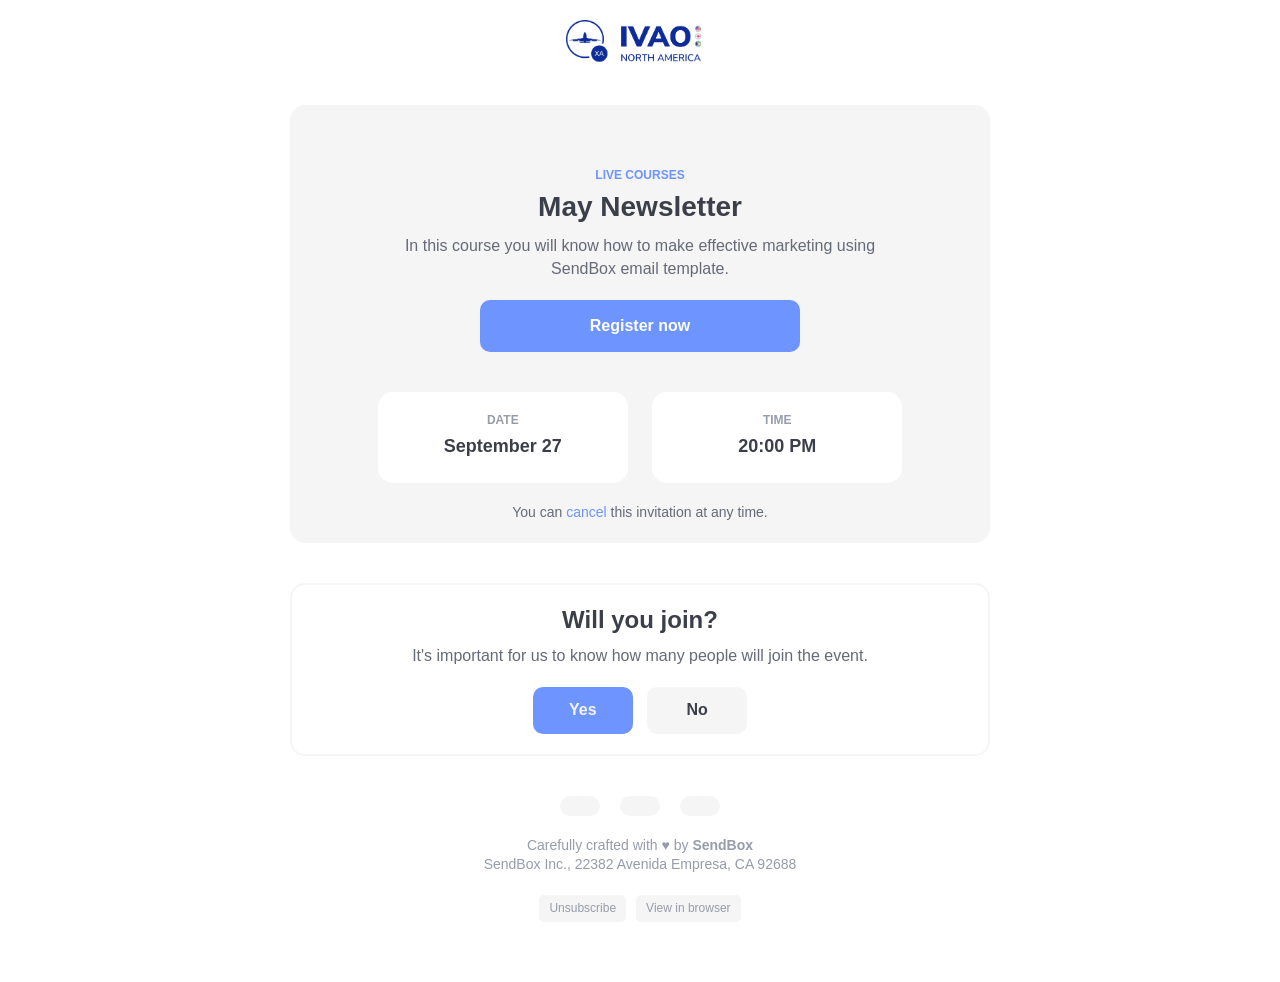
==== commit 4ddd32b6: "update" ====
--- a/index.html
+++ b/index.html
@@ -48,16 +48,11 @@
     <div class="email-wrapper">
       <div class="email-content-wrapper">
         <div class="row center">
-          <div class="browser-link">
-            <a href="/" target="_blank" class="button-small-light"
-              >View in browser</a
-            >
-          </div>
           <div>
-            <a href="/" class="brand-logo w-inline-block"
+            <a href="https://xa.ivao.aero/web/#/" class="brand-logo w-inline-block"
               ><img
-                src="https://uploads-ssl.webflow.com/5defcc029f7f67880aee42f2/5e78aa902ce32c45cb9416cb_logo%20sendbox.png"
-                height="36"
+                src="img/logo.png"
+                height="45"
                 alt=""
             /></a>
           </div>
@@ -72,7 +67,7 @@
           </div>
           <div class="row-content center row">
             <div class="label">Live courses</div>
-            <h2>Email marketing campaign</h2>
+            <h2>May Newsletter</h2>
             <p>
               In this course you will know how to make effective marketing using
               SendBox email template.
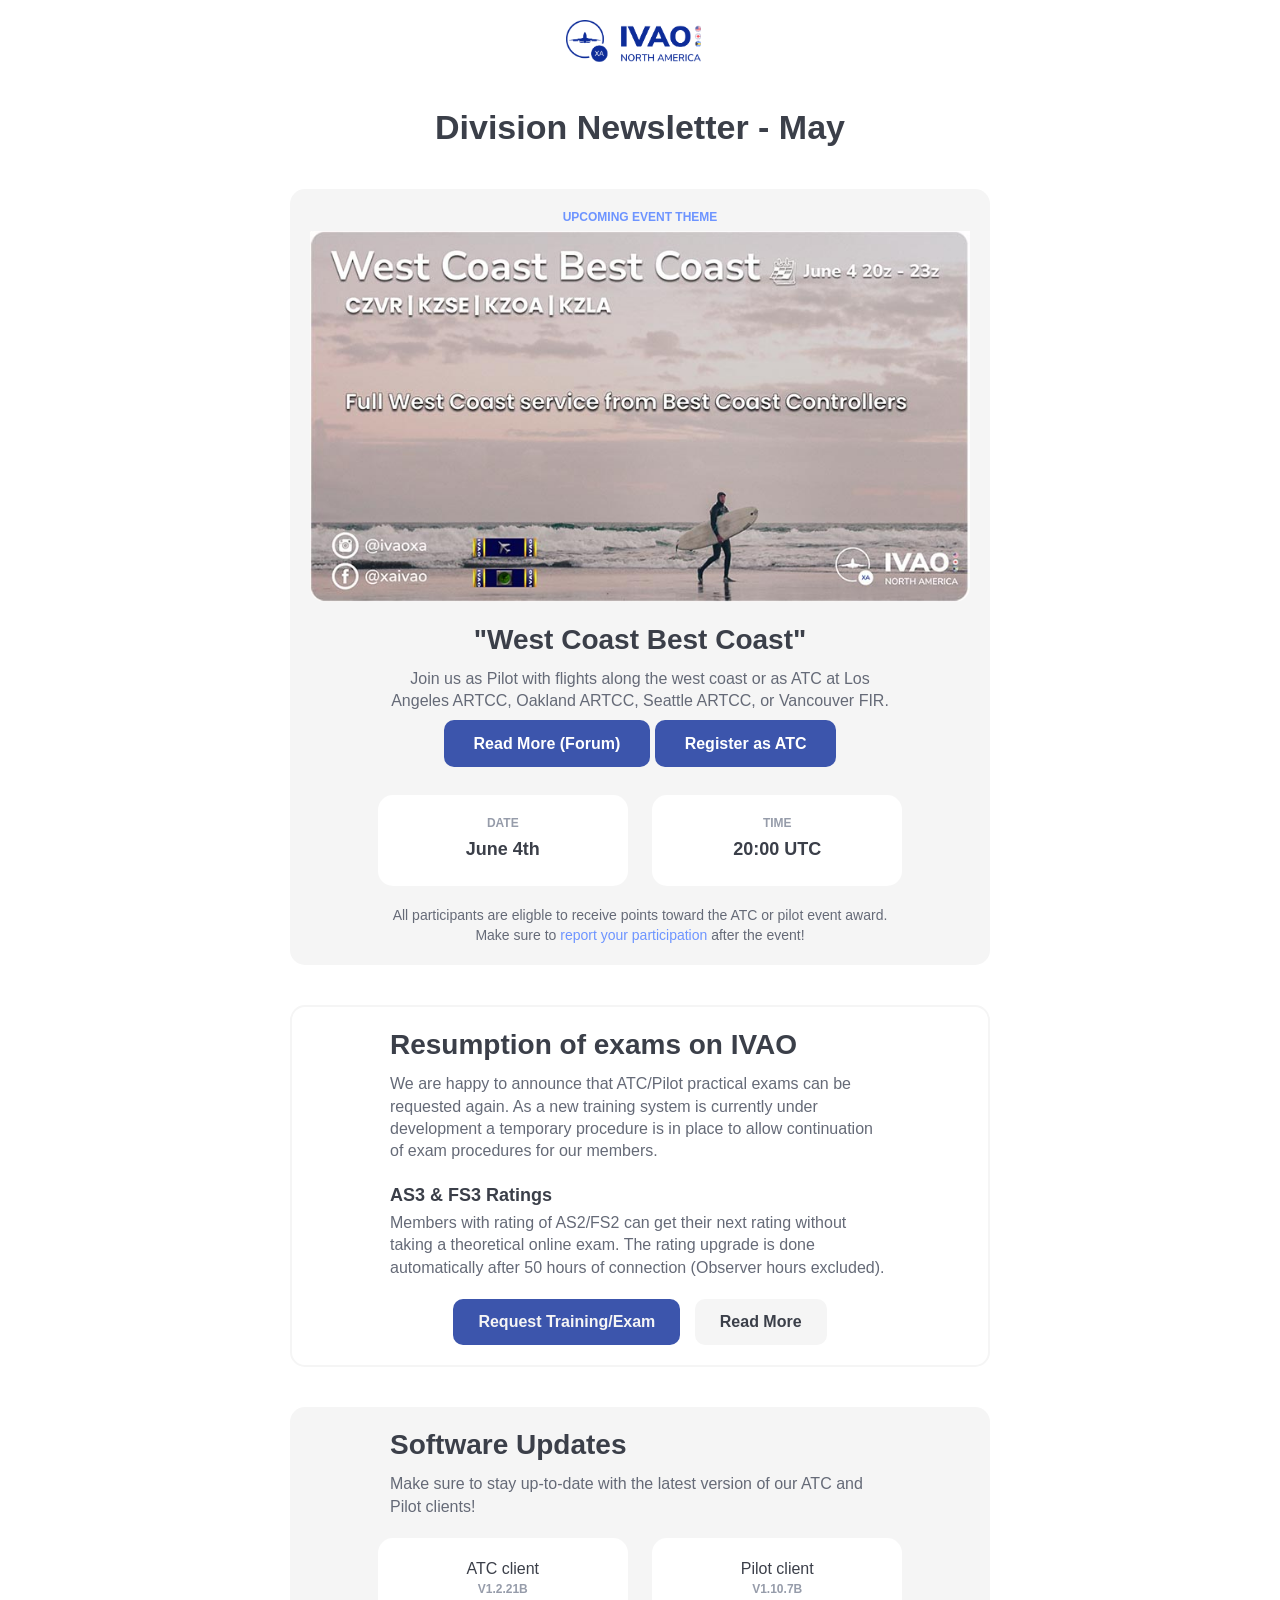
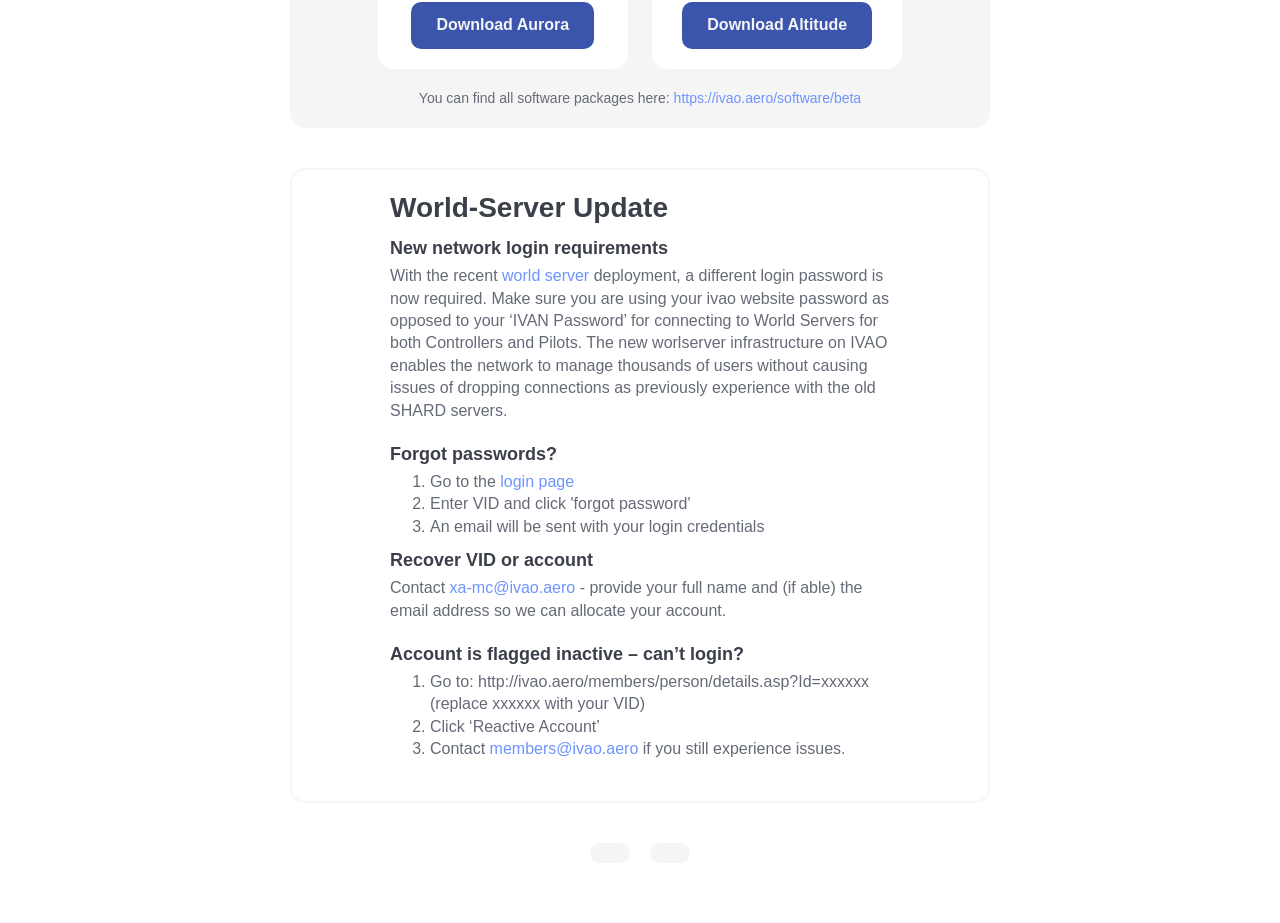
==== commit dd756521: "updates" ====
--- a/index.html
+++ b/index.html
@@ -13,11 +13,7 @@
     <meta content="Date And Time" property="twitter:title" />
     <meta content="width=device-width, initial-scale=1" name="viewport" />
     <meta content="Webflow" name="generator" />
-    <link
-      href="style.css"
-      rel="stylesheet"
-      type="text/css"
-    />
+    <link href="style.css" rel="stylesheet" type="text/css" />
     <!--[if lt IE 9
       ]><script
         src="https://cdnjs.cloudflare.com/ajax/libs/html5shiv/3.7.3/html5shiv.min.js"
@@ -49,66 +45,189 @@
       <div class="email-content-wrapper">
         <div class="row center">
           <div>
-            <a href="https://xa.ivao.aero/web/#/" class="brand-logo w-inline-block"
-              ><img
-                src="img/logo.png"
-                height="45"
-                alt=""
+            <a
+              href="https://xa.ivao.aero/web/#/"
+              class="brand-logo w-inline-block"
+              ><img src="img/logo.png" height="45" alt=""
             /></a>
           </div>
+        </div>
+        <div class="row-content center row">
+          <h1>Division Newsletter - May</h1>
         </div>
         <div class="row-light">
           <div class="hero-image center">
-            <img
-              src="https://uploads-ssl.webflow.com/5defcc029f7f67880aee42f2/5e7a108f21fcad13e3a3bc29_DumpingDoodle.png"
-              width="200"
-              alt=""
-            />
+            <div class="label">UPCOMING EVENT THEME</div>
+
+            <img src="img/wcbc.jpg" width="100%" alt="" />
           </div>
           <div class="row-content center row">
-            <div class="label">Live courses</div>
-            <h2>May Newsletter</h2>
+            <h2>"West Coast Best Coast"</h2>
             <p>
-              In this course you will know how to make effective marketing using
-              SendBox email template.
+              Join us as Pilot with flights along the west coast or as ATC at
+              Los Angeles ARTCC, Oakland ARTCC, Seattle ARTCC, or Vancouver FIR.
             </p>
-            <a href="/" class="button-large w-button">Register now</a>
+            <a
+              href="http://xa.forum.ivao.aero/index.php?topic=370235.0"
+              class="button-large"
+              >Read More (Forum)</a
+            >
+            <a
+              href="https://xa.ivao.aero/web/#/schedule270"
+              class="button-large"
+              >Register as ATC</a
+            >
           </div>
           <div class="center">
             <div class="date-time-window">
               <div class="label-light">Date</div>
-              <h4>September 27</h4>
+              <h4>June 4th</h4>
             </div>
             <div class="date-time-window">
               <div class="label-light">Time</div>
-              <h4>20:00 PM</h4>
-            </div>
+              <h4>20:00 UTC</h4>
+            </div>
+
             <div class="text-small row-content">
-              You can <a href="/">cancel</a> this invitation at any time.
-            </div>
-          </div>
-        </div>
+              All participants are eligble to receive points toward the ATC or
+              pilot event award. Make sure to
+              <a href="https://xa.ivao.aero/web/#/awards">
+                report your participation</a
+              >
+              after the event!
+            </div>
+          </div>
+        </div>
+
         <div class="row-outline">
-          <div class="row-content center">
+          <div class="row-content">
             <div>
-              <h3>Will you join?</h3>
-              <p>
-                It&#x27;s important for us to know how many people will join the
-                event.
-              </p>
+              <h2>Resumption of exams on IVAO</h2>
+              <p>
+                We are happy to announce that ATC/Pilot practical exams can be
+                requested again. As a new training system is currently under
+                development a temporary procedure is in place to allow
+                continuation of exam procedures for our members.
+              </p>
+              <h4>AS3 & FS3 Ratings</h4>
+              <p>
+                Members with rating of AS2/FS2 can get their next rating without
+                taking a theoretical online exam. The rating upgrade is done
+                automatically after 50 hours of connection (Observer hours
+                excluded).
+              </p>
+              <div class="center">
+                <div class="button-group">
+                  <a
+                    href="https://xa.ivao.aero/web/#/training/request"
+                    class="button w-button"
+                    >Request Training/Exam</a
+                  >
+                </div>
+                <div class="button-group">
+                  <a
+                    href="http://xa.forum.ivao.aero/index.php?topic=370121.0"
+                    class="button-light w-button"
+                    >Read More</a
+                  >
+                </div>
+              </div>
+            </div>
+          </div>
+        </div>
+        <div class="row-light">
+          <div class="row-content">
+            <h2>Software Updates</h2>
+           <p>Make sure to stay up-to-date with the latest version of our ATC and Pilot clients!</p> 
+
+          </div>
+          <div class="center">
+            <div class="date-time-window">
+              ATC client
+              <div class="label-light">v1.2.21b</div>
               <div class="button-group">
-                <a href="/" class="button w-button">Yes</a>
+                <a
+                  href="https://xa.ivao.aero/web/#/training/request"
+                  class="button w-button"
+                  >Download Aurora</a
+                >
               </div>
+            </div>
+            <div class="date-time-window">
+              Pilot client
+              <div class="label-light">v1.10.7b</div>
               <div class="button-group">
-                <a href="/" class="button-light w-button">No</a>
+                <a
+                  href="https://xa.ivao.aero/web/#/training/request"
+                  class="button w-button"
+                  >Download Altitude</a
+                >
               </div>
             </div>
-          </div>
-        </div>
+
+            <div class="text-small row-content">
+              You can find all software packages here:
+              <a href="https://ivao.aero/software/beta">
+                https://ivao.aero/software/beta</a
+              >
+            </div>
+          </div>
+        </div>
+        <div class="row-outline">
+          <div class="row-content">
+            <div>
+              <h2>World-Server Update</h2>
+              <h4>New network login requirements</h4>
+              <p>
+                With the recent
+                <a href="https://virtualsky.ivao.aero/world-server-update/"
+                  >world server</a
+                >
+                deployment, a different login password is now required. Make
+                sure you are using your ivao website password as opposed to your
+                ‘IVAN Password’ for connecting to World Servers for both
+                Controllers and Pilots. The new worlserver infrastructure on
+                IVAO enables the network to manage thousands of users without
+                causing issues of dropping connections as previously experience
+                with the old SHARD servers.
+              </p>
+              <h4>Forgot passwords?</h4>
+              <ol>
+                <li>
+                  Go to the <a href="https://ivao.aero/login">login page</a>
+                </li>
+                <li>Enter VID and click 'forgot password'</li>
+                <li>An email will be sent with your login credentials</li>
+              </ol>
+              <h4>Recover VID or account</h4>
+              <p>
+                Contact <a href="mailto:xa-mc@ivao.aero">xa-mc@ivao.aero</a> -
+                provide your full name and (if able) the email address so we can
+                allocate your account.
+              </p>
+              <h4>Account is flagged inactive – can’t login?</h4>
+              <ol>
+                <li>
+                  Go to: http://ivao.aero/members/person/details.asp?Id=xxxxxx
+                  (replace xxxxxx with your VID)
+                </li>
+                <li>Click ‘Reactive Account’</li>
+                <li>
+                  Contact
+                  <a href="mailto:members@ivao.aero">members@ivao.aero</a> if
+                  you still experience issues.
+                </li>
+              </ol>
+              <p></p>
+            </div>
+          </div>
+        </div>
+
+        <!-- footer -->
         <div class="row">
           <div class="social-links center text-small">
             <a
-              href="https://www.facebook.com/"
+              href="https://www.facebook.com/xaivao"
               target="_blank"
               class="social-icon w-inline-block"
               ><img
@@ -116,33 +235,13 @@
                 width="20"
                 alt="" /></a
             ><a
-              href="https://www.instagram.com/"
+              href="https://www.instagram.com/ivaoxa"
               class="social-icon w-inline-block"
               ><img
                 src="https://uploads-ssl.webflow.com/5defcc029f7f67880aee42f2/5e305326129a157e50946770_icons8-instagram-64.png"
                 width="20"
-                alt="" /></a
-            ><a href="https://twitter.com/" class="social-icon w-inline-block"
-              ><img
-                src="https://uploads-ssl.webflow.com/5defcc029f7f67880aee42f2/5e305333129a1582bc94685d_icons8-twitter-64.png"
-                width="20"
                 alt=""
             /></a>
-          </div>
-          <div class="center">
-            <div class="text-light text-small">
-              Carefully crafted with ♥ by <strong>SendBox</strong>
-            </div>
-            <div class="text-small text-light">
-              SendBox Inc., 22382 Avenida Empresa, CA 92688
-            </div>
-            <div class="footer-link-buttons">
-              <a href="/unsubscribe" target="_blank" class="button-small-light"
-                >Unsubscribe</a
-              ><a href="/" target="_blank" class="button-small-light"
-                >View in browser</a
-              >
-            </div>
           </div>
         </div>
       </div>
@@ -153,10 +252,7 @@
       integrity="sha256-CSXorXvZcTkaix6Yvo6HppcZGetbYMGWSFlBw8HfCJo="
       crossorigin="anonymous"
     ></script>
-    <script
-      src="main.js"
-      type="text/javascript"
-    ></script>
+    <script src="main.js" type="text/javascript"></script>
     <!--[if lte IE 9
       ]><script src="//cdnjs.cloudflare.com/ajax/libs/placeholders/3.0.2/placeholders.min.js"></script
     ><![endif]-->
--- a/style.css
+++ b/style.css
@@ -7,7 +7,7 @@
 /* ==========================================================================
    Start of base Webflow CSS - If you're looking for some ultra-clean CSS, skip the boilerplate and see the unminified code below.
    ========================================================================== */
-   @font-face{font-family:'webflow-icons';src:url("[data-uri]") format('truetype');font-weight:normal;font-style:normal}[class^="w-icon-"],[class*=" w-icon-"]{font-family:'webflow-icons' !important;speak:none;font-style:normal;font-weight:normal;font-variant:normal;text-transform:none;line-height:1;-webkit-font-smoothing:antialiased;-moz-osx-font-smoothing:grayscale}.w-icon-slider-right:before{content:"\e600"}.w-icon-slider-left:before{content:"\e601"}.w-icon-nav-menu:before{content:"\e602"}.w-icon-arrow-down:before,.w-icon-dropdown-toggle:before{content:"\e603"}.w-icon-file-upload-remove:before{content:"\e900"}.w-icon-file-upload-icon:before{content:"\e903"}*{-webkit-box-sizing:border-box;-moz-box-sizing:border-box;box-sizing:border-box}html{height:100%}body{margin:0;min-height:100%;background-color:#fff;font-family:Arial,sans-serif;font-size:14px;line-height:20px;color:#333}img{max-width:100%;vertical-align:middle;display:inline-block}html.w-mod-touch *{background-attachment:scroll !important}.w-block{display:block}.w-inline-block{max-width:100%;display:inline-block}.w-clearfix:before,.w-clearfix:after{content:" ";display:table;grid-column-start:1;grid-row-start:1;grid-column-end:2;grid-row-end:2}.w-clearfix:after{clear:both}.w-hidden{display:none}.w-button{display:inline-block;padding:9px 15px;background-color:#3898EC;color:white;border:0;line-height:inherit;text-decoration:none;cursor:pointer;border-radius:0}input.w-button{-webkit-appearance:button}html[data-w-dynpage] [data-w-cloak]{color:transparent !important}.w-webflow-badge,.w-webflow-badge *{position:static;left:auto;top:auto;right:auto;bottom:auto;z-index:auto;display:block;visibility:visible;overflow:visible;overflow-x:visible;overflow-y:visible;box-sizing:border-box;width:auto;height:auto;max-height:none;max-width:none;min-height:0;min-width:0;margin:0;padding:0;float:none;clear:none;border:0 none transparent;border-radius:0;background:none;background-image:none;background-position:0 0;background-size:auto auto;background-repeat:repeat;background-origin:padding-box;background-clip:border-box;background-attachment:scroll;background-color:transparent;box-shadow:none;opacity:1;transform:none;transition:none;direction:ltr;font-family:inherit;font-weight:inherit;color:inherit;font-size:inherit;line-height:inherit;font-style:inherit;font-variant:inherit;text-align:inherit;letter-spacing:inherit;text-decoration:inherit;text-indent:0;text-transform:inherit;list-style-type:disc;text-shadow:none;font-smoothing:auto;vertical-align:baseline;cursor:inherit;white-space:inherit;word-break:normal;word-spacing:normal;word-wrap:normal}.w-webflow-badge{position:fixed !important;display:inline-block !important;visibility:visible !important;z-index:2147483647 !important;top:auto !important;right:12px !important;bottom:12px !important;left:auto !important;color:#AAADB0 !important;background-color:#fff !important;border-radius:3px !important;padding:6px 8px 6px 6px !important;font-size:12px !important;opacity:1 !important;line-height:14px !important;text-decoration:none !important;transform:none !important;margin:0 !important;width:auto !important;height:auto !important;overflow:visible !important;white-space:nowrap;box-shadow:0 0 0 1px rgba(0,0,0,0.1),0 1px 3px rgba(0,0,0,0.1);cursor:pointer}.w-webflow-badge>img{display:inline-block !important;visibility:visible !important;opacity:1 !important;vertical-align:middle !important}h1,h2,h3,h4,h5,h6{font-weight:bold;margin-bottom:10px}h1{font-size:38px;line-height:44px;margin-top:20px}h2{font-size:32px;line-height:36px;margin-top:20px}h3{font-size:24px;line-height:30px;margin-top:20px}h4{font-size:18px;line-height:24px;margin-top:10px}h5{font-size:14px;line-height:20px;margin-top:10px}h6{font-size:12px;line-height:18px;margin-top:10px}p{margin-top:0;margin-bottom:10px}blockquote{margin:0 0 10px 0;padding:10px 20px;border-left:5px solid #E2E2E2;font-size:18px;line-height:22px}figure{margin:0;margin-bottom:10px}figcaption{margin-top:5px;text-align:center}ul,ol{margin-top:0;margin-bottom:10px;padding-left:40px}.w-list-unstyled{padding-left:0;list-style:none}.w-embed:before,.w-embed:after{content:" ";display:table;grid-column-start:1;grid-row-start:1;grid-column-end:2;grid-row-end:2}.w-embed:after{clear:both}.w-video{width:100%;position:relative;padding:0}.w-video iframe,.w-video object,.w-video embed{position:absolute;top:0;left:0;width:100%;height:100%}fieldset{padding:0;margin:0;border:0}button,html input[type="button"],input[type="reset"]{border:0;cursor:pointer;-webkit-appearance:button}.w-form{margin:0 0 15px}.w-form-done{display:none;padding:20px;text-align:center;background-color:#dddddd}.w-form-fail{display:none;margin-top:10px;padding:10px;background-color:#ffdede}label{display:block;margin-bottom:5px;font-weight:bold}.w-input,.w-select{display:block;width:100%;height:38px;padding:8px 12px;margin-bottom:10px;font-size:14px;line-height:1.42857143;color:#333333;vertical-align:middle;background-color:#ffffff;border:1px solid #cccccc}.w-input:-moz-placeholder,.w-select:-moz-placeholder{color:#999}.w-input::-moz-placeholder,.w-select::-moz-placeholder{color:#999;opacity:1}.w-input:-ms-input-placeholder,.w-select:-ms-input-placeholder{color:#999}.w-input::-webkit-input-placeholder,.w-select::-webkit-input-placeholder{color:#999}.w-input:focus,.w-select:focus{border-color:#3898EC;outline:0}.w-input[disabled],.w-select[disabled],.w-input[readonly],.w-select[readonly],fieldset[disabled] .w-input,fieldset[disabled] .w-select{cursor:not-allowed;background-color:#eeeeee}textarea.w-input,textarea.w-select{height:auto}.w-select{background-color:#f3f3f3}.w-select[multiple]{height:auto}.w-form-label{display:inline-block;cursor:pointer;font-weight:normal;margin-bottom:0}.w-radio{display:block;margin-bottom:5px;padding-left:20px}.w-radio:before,.w-radio:after{content:" ";display:table;grid-column-start:1;grid-row-start:1;grid-column-end:2;grid-row-end:2}.w-radio:after{clear:both}.w-radio-input{margin:4px 0 0;margin-top:1px \9;line-height:normal;float:left;margin-left:-20px}.w-radio-input{margin-top:3px}.w-file-upload{display:block;margin-bottom:10px}.w-file-upload-input{width:.1px;height:.1px;opacity:0;overflow:hidden;position:absolute;z-index:-100}.w-file-upload-default,.w-file-upload-uploading,.w-file-upload-success{display:inline-block;color:#333333}.w-file-upload-error{display:block;margin-top:10px}.w-file-upload-default.w-hidden,.w-file-upload-uploading.w-hidden,.w-file-upload-error.w-hidden,.w-file-upload-success.w-hidden{display:none}.w-file-upload-uploading-btn{display:flex;font-size:14px;font-weight:normal;cursor:pointer;margin:0;padding:8px 12px;border:1px solid #cccccc;background-color:#fafafa}.w-file-upload-file{display:flex;flex-grow:1;justify-content:space-between;margin:0;padding:8px 9px 8px 11px;border:1px solid #cccccc;background-color:#fafafa}.w-file-upload-file-name{font-size:14px;font-weight:normal;display:block}.w-file-remove-link{margin-top:3px;margin-left:10px;width:auto;height:auto;padding:3px;display:block;cursor:pointer}.w-icon-file-upload-remove{margin:auto;font-size:10px}.w-file-upload-error-msg{display:inline-block;color:#ea384c;padding:2px 0}.w-file-upload-info{display:inline-block;line-height:38px;padding:0 12px}.w-file-upload-label{display:inline-block;font-size:14px;font-weight:normal;cursor:pointer;margin:0;padding:8px 12px;border:1px solid #cccccc;background-color:#fafafa}.w-icon-file-upload-icon,.w-icon-file-upload-uploading{display:inline-block;margin-right:8px;width:20px}.w-icon-file-upload-uploading{height:20px}.w-container{margin-left:auto;margin-right:auto;max-width:940px}.w-container:before,.w-container:after{content:" ";display:table;grid-column-start:1;grid-row-start:1;grid-column-end:2;grid-row-end:2}.w-container:after{clear:both}.w-container .w-row{margin-left:-10px;margin-right:-10px}.w-row:before,.w-row:after{content:" ";display:table;grid-column-start:1;grid-row-start:1;grid-column-end:2;grid-row-end:2}.w-row:after{clear:both}.w-row .w-row{margin-left:0;margin-right:0}.w-col{position:relative;float:left;width:100%;min-height:1px;padding-left:10px;padding-right:10px}.w-col .w-col{padding-left:0;padding-right:0}.w-col-1{width:8.33333333%}.w-col-2{width:16.66666667%}.w-col-3{width:25%}.w-col-4{width:33.33333333%}.w-col-5{width:41.66666667%}.w-col-6{width:50%}.w-col-7{width:58.33333333%}.w-col-8{width:66.66666667%}.w-col-9{width:75%}.w-col-10{width:83.33333333%}.w-col-11{width:91.66666667%}.w-col-12{width:100%}.w-hidden-main{display:none !important}@media screen and (max-width:991px){.w-container{max-width:728px}.w-hidden-main{display:inherit !important}.w-hidden-medium{display:none !important}.w-col-medium-1{width:8.33333333%}.w-col-medium-2{width:16.66666667%}.w-col-medium-3{width:25%}.w-col-medium-4{width:33.33333333%}.w-col-medium-5{width:41.66666667%}.w-col-medium-6{width:50%}.w-col-medium-7{width:58.33333333%}.w-col-medium-8{width:66.66666667%}.w-col-medium-9{width:75%}.w-col-medium-10{width:83.33333333%}.w-col-medium-11{width:91.66666667%}.w-col-medium-12{width:100%}.w-col-stack{width:100%;left:auto;right:auto}}@media screen and (max-width:767px){.w-hidden-main{display:inherit !important}.w-hidden-medium{display:inherit !important}.w-hidden-small{display:none !important}.w-row,.w-container .w-row{margin-left:0;margin-right:0}.w-col{width:100%;left:auto;right:auto}.w-col-small-1{width:8.33333333%}.w-col-small-2{width:16.66666667%}.w-col-small-3{width:25%}.w-col-small-4{width:33.33333333%}.w-col-small-5{width:41.66666667%}.w-col-small-6{width:50%}.w-col-small-7{width:58.33333333%}.w-col-small-8{width:66.66666667%}.w-col-small-9{width:75%}.w-col-small-10{width:83.33333333%}.w-col-small-11{width:91.66666667%}.w-col-small-12{width:100%}}@media screen and (max-width:479px){.w-container{max-width:none}.w-hidden-main{display:inherit !important}.w-hidden-medium{display:inherit !important}.w-hidden-small{display:inherit !important}.w-hidden-tiny{display:none !important}.w-col{width:100%}.w-col-tiny-1{width:8.33333333%}.w-col-tiny-2{width:16.66666667%}.w-col-tiny-3{width:25%}.w-col-tiny-4{width:33.33333333%}.w-col-tiny-5{width:41.66666667%}.w-col-tiny-6{width:50%}.w-col-tiny-7{width:58.33333333%}.w-col-tiny-8{width:66.66666667%}.w-col-tiny-9{width:75%}.w-col-tiny-10{width:83.33333333%}.w-col-tiny-11{width:91.66666667%}.w-col-tiny-12{width:100%}}.w-widget{position:relative}.w-widget-map{width:100%;height:400px}.w-widget-map label{width:auto;display:inline}.w-widget-map img{max-width:inherit}.w-widget-map .gm-style-iw{text-align:center}.w-widget-map .gm-style-iw>button{display:none !important}.w-widget-twitter{overflow:hidden}.w-widget-twitter-count-shim{display:inline-block;vertical-align:top;position:relative;width:28px;height:20px;text-align:center;background:white;border:#758696 solid 1px;border-radius:3px}.w-widget-twitter-count-shim *{pointer-events:none;-webkit-user-select:none;-moz-user-select:none;-ms-user-select:none;user-select:none}.w-widget-twitter-count-shim .w-widget-twitter-count-inner{position:relative;font-size:15px;line-height:12px;text-align:center;color:#999;font-family:serif}.w-widget-twitter-count-shim .w-widget-twitter-count-clear{position:relative;display:block}.w-widget-twitter-count-shim.w--large{width:36px;height:28px}.w-widget-twitter-count-shim.w--large .w-widget-twitter-count-inner{font-size:18px;line-height:18px}.w-widget-twitter-count-shim:not(.w--vertical){margin-left:5px;margin-right:8px}.w-widget-twitter-count-shim:not(.w--vertical).w--large{margin-left:6px}.w-widget-twitter-count-shim:not(.w--vertical):before,.w-widget-twitter-count-shim:not(.w--vertical):after{top:50%;left:0;border:solid transparent;content:" ";height:0;width:0;position:absolute;pointer-events:none}.w-widget-twitter-count-shim:not(.w--vertical):before{border-color:rgba(117,134,150,0);border-right-color:#5d6c7b;border-width:4px;margin-left:-9px;margin-top:-4px}.w-widget-twitter-count-shim:not(.w--vertical).w--large:before{border-width:5px;margin-left:-10px;margin-top:-5px}.w-widget-twitter-count-shim:not(.w--vertical):after{border-color:rgba(255,255,255,0);border-right-color:white;border-width:4px;margin-left:-8px;margin-top:-4px}.w-widget-twitter-count-shim:not(.w--vertical).w--large:after{border-width:5px;margin-left:-9px;margin-top:-5px}.w-widget-twitter-count-shim.w--vertical{width:61px;height:33px;margin-bottom:8px}.w-widget-twitter-count-shim.w--vertical:before,.w-widget-twitter-count-shim.w--vertical:after{top:100%;left:50%;border:solid transparent;content:" ";height:0;width:0;position:absolute;pointer-events:none}.w-widget-twitter-count-shim.w--vertical:before{border-color:rgba(117,134,150,0);border-top-color:#5d6c7b;border-width:5px;margin-left:-5px}.w-widget-twitter-count-shim.w--vertical:after{border-color:rgba(255,255,255,0);border-top-color:white;border-width:4px;margin-left:-4px}.w-widget-twitter-count-shim.w--vertical .w-widget-twitter-count-inner{font-size:18px;line-height:22px}.w-widget-twitter-count-shim.w--vertical.w--large{width:76px}.w-widget-gplus{overflow:hidden}.w-background-video{position:relative;overflow:hidden;height:500px;color:white}.w-background-video>video{background-size:cover;background-position:50% 50%;position:absolute;margin:auto;width:100%;height:100%;right:-100%;bottom:-100%;top:-100%;left:-100%;object-fit:cover;z-index:-100}.w-background-video>video::-webkit-media-controls-start-playback-button{display:none !important;-webkit-appearance:none}.w-slider{position:relative;height:300px;text-align:center;background:#dddddd;clear:both;-webkit-tap-highlight-color:rgba(0,0,0,0);tap-highlight-color:rgba(0,0,0,0)}.w-slider-mask{position:relative;display:block;overflow:hidden;z-index:1;left:0;right:0;height:100%;white-space:nowrap}.w-slide{position:relative;display:inline-block;vertical-align:top;width:100%;height:100%;white-space:normal;text-align:left}.w-slider-nav{position:absolute;z-index:2;top:auto;right:0;bottom:0;left:0;margin:auto;padding-top:10px;height:40px;text-align:center;-webkit-tap-highlight-color:rgba(0,0,0,0);tap-highlight-color:rgba(0,0,0,0)}.w-slider-nav.w-round>div{border-radius:100%}.w-slider-nav.w-num>div{width:auto;height:auto;padding:.2em .5em;font-size:inherit;line-height:inherit}.w-slider-nav.w-shadow>div{box-shadow:0 0 3px rgba(51,51,51,0.4)}.w-slider-nav-invert{color:#fff}.w-slider-nav-invert>div{background-color:rgba(34,34,34,0.4)}.w-slider-nav-invert>div.w-active{background-color:#222}.w-slider-dot{position:relative;display:inline-block;width:1em;height:1em;background-color:rgba(255,255,255,0.4);cursor:pointer;margin:0 3px .5em;transition:background-color 100ms,color 100ms}.w-slider-dot.w-active{background-color:#fff}.w-slider-arrow-left,.w-slider-arrow-right{position:absolute;width:80px;top:0;right:0;bottom:0;left:0;margin:auto;cursor:pointer;overflow:hidden;color:white;font-size:40px;-webkit-tap-highlight-color:rgba(0,0,0,0);tap-highlight-color:rgba(0,0,0,0);-webkit-user-select:none;-moz-user-select:none;-ms-user-select:none;user-select:none}.w-slider-arrow-left [class^="w-icon-"],.w-slider-arrow-right [class^="w-icon-"],.w-slider-arrow-left [class*=" w-icon-"],.w-slider-arrow-right [class*=" w-icon-"]{position:absolute}.w-slider-arrow-left{z-index:3;right:auto}.w-slider-arrow-right{z-index:4;left:auto}.w-icon-slider-left,.w-icon-slider-right{top:0;right:0;bottom:0;left:0;margin:auto;width:1em;height:1em}.w-dropdown{display:inline-block;position:relative;text-align:left;margin-left:auto;margin-right:auto;z-index:900}.w-dropdown-btn,.w-dropdown-toggle,.w-dropdown-link{position:relative;vertical-align:top;text-decoration:none;color:#222222;padding:20px;text-align:left;margin-left:auto;margin-right:auto;white-space:nowrap}.w-dropdown-toggle{-webkit-user-select:none;-moz-user-select:none;-ms-user-select:none;user-select:none;display:inline-block;cursor:pointer;padding-right:40px}.w-icon-dropdown-toggle{position:absolute;top:0;right:0;bottom:0;margin:auto;margin-right:20px;width:1em;height:1em}.w-dropdown-list{position:absolute;background:#dddddd;display:none;min-width:100%}.w-dropdown-list.w--open{display:block}.w-dropdown-link{padding:10px 20px;display:block;color:#222222}.w-dropdown-link.w--current{color:#0082f3}@media screen and (max-width:767px){.w-nav-brand{padding-left:10px}}.w-lightbox-backdrop{color:#000;cursor:auto;font-family:serif;font-size:medium;font-style:normal;font-variant:normal;font-weight:normal;letter-spacing:normal;line-height:normal;list-style:disc;text-align:start;text-indent:0;text-shadow:none;text-transform:none;visibility:visible;white-space:normal;word-break:normal;word-spacing:normal;word-wrap:normal;position:fixed;top:0;right:0;bottom:0;left:0;color:#fff;font-family:"Helvetica Neue",Helvetica,Ubuntu,"Segoe UI",Verdana,sans-serif;font-size:17px;line-height:1.2;font-weight:300;text-align:center;background:rgba(0,0,0,0.9);z-index:2000;outline:0;opacity:0;-webkit-user-select:none;-moz-user-select:none;-ms-user-select:none;-webkit-tap-highlight-color:transparent;-webkit-transform:translate(0, 0)}.w-lightbox-backdrop,.w-lightbox-container{height:100%;overflow:auto;-webkit-overflow-scrolling:touch}.w-lightbox-content{position:relative;height:100vh;overflow:hidden}.w-lightbox-view{position:absolute;width:100vw;height:100vh;opacity:0}.w-lightbox-view:before{content:"";height:100vh}.w-lightbox-group,.w-lightbox-group .w-lightbox-view,.w-lightbox-group .w-lightbox-view:before{height:86vh}.w-lightbox-frame,.w-lightbox-view:before{display:inline-block;vertical-align:middle}.w-lightbox-figure{position:relative;margin:0}.w-lightbox-group .w-lightbox-figure{cursor:pointer}.w-lightbox-img{width:auto;height:auto;max-width:none}.w-lightbox-image{display:block;float:none;max-width:100vw;max-height:100vh}.w-lightbox-group .w-lightbox-image{max-height:86vh}.w-lightbox-caption{position:absolute;right:0;bottom:0;left:0;padding:.5em 1em;background:rgba(0,0,0,0.4);text-align:left;text-overflow:ellipsis;white-space:nowrap;overflow:hidden}.w-lightbox-embed{position:absolute;top:0;right:0;bottom:0;left:0;width:100%;height:100%}.w-lightbox-control{position:absolute;top:0;width:4em;background-size:24px;background-repeat:no-repeat;background-position:center;cursor:pointer;-webkit-transition:all .3s;transition:all .3s}.w-lightbox-left{display:none;bottom:0;left:0;background-image:url("[data-uri]")}.w-lightbox-right{display:none;right:0;bottom:0;background-image:url("[data-uri]")}.w-lightbox-close{right:0;height:2.6em;background-image:url("[data-uri]");background-size:18px}.w-lightbox-strip{position:absolute;bottom:0;left:0;right:0;padding:0 1vh;line-height:0;white-space:nowrap;overflow-x:auto;overflow-y:hidden}.w-lightbox-item{display:inline-block;width:10vh;padding:2vh 1vh;box-sizing:content-box;cursor:pointer;-webkit-transform:translate3d(0, 0, 0)}.w-lightbox-active{opacity:.3}.w-lightbox-thumbnail{position:relative;height:10vh;background:#222;overflow:hidden}.w-lightbox-thumbnail-image{position:absolute;top:0;left:0}.w-lightbox-thumbnail .w-lightbox-tall{top:50%;width:100%;-webkit-transform:translate(0, -50%);-ms-transform:translate(0, -50%);transform:translate(0, -50%)}.w-lightbox-thumbnail .w-lightbox-wide{left:50%;height:100%;-webkit-transform:translate(-50%, 0);-ms-transform:translate(-50%, 0);transform:translate(-50%, 0)}.w-lightbox-spinner{position:absolute;top:50%;left:50%;box-sizing:border-box;width:40px;height:40px;margin-top:-20px;margin-left:-20px;border:5px solid rgba(0,0,0,0.4);border-radius:50%;-webkit-animation:spin .8s infinite linear;animation:spin .8s infinite linear}.w-lightbox-spinner:after{content:"";position:absolute;top:-4px;right:-4px;bottom:-4px;left:-4px;border:3px solid transparent;border-bottom-color:#fff;border-radius:50%}.w-lightbox-hide{display:none}.w-lightbox-noscroll{overflow:hidden}@media (min-width:768px){.w-lightbox-content{height:96vh;margin-top:2vh}.w-lightbox-view,.w-lightbox-view:before{height:96vh}.w-lightbox-group,.w-lightbox-group .w-lightbox-view,.w-lightbox-group .w-lightbox-view:before{height:84vh}.w-lightbox-image{max-width:96vw;max-height:96vh}.w-lightbox-group .w-lightbox-image{max-width:82.3vw;max-height:84vh}.w-lightbox-left,.w-lightbox-right{display:block;opacity:.5}.w-lightbox-close{opacity:.8}.w-lightbox-control:hover{opacity:1}}.w-lightbox-inactive,.w-lightbox-inactive:hover{opacity:0}.w-richtext:before,.w-richtext:after{content:" ";display:table;grid-column-start:1;grid-row-start:1;grid-column-end:2;grid-row-end:2}.w-richtext:after{clear:both}.w-richtext[contenteditable="true"]:before,.w-richtext[contenteditable="true"]:after{white-space:initial}.w-richtext ol,.w-richtext ul{overflow:hidden}.w-richtext .w-richtext-figure-selected.w-richtext-figure-type-video div:after,.w-richtext .w-richtext-figure-selected[data-rt-type="video"] div:after{outline:2px solid #2895f7}.w-richtext .w-richtext-figure-selected.w-richtext-figure-type-image div,.w-richtext .w-richtext-figure-selected[data-rt-type="image"] div{outline:2px solid #2895f7}.w-richtext figure.w-richtext-figure-type-video>div:after,.w-richtext figure[data-rt-type="video"]>div:after{content:'';position:absolute;display:none;left:0;top:0;right:0;bottom:0}.w-richtext figure{position:relative;max-width:60%}.w-richtext figure>div:before{cursor:default !important}.w-richtext figure img{width:100%}.w-richtext figure figcaption.w-richtext-figcaption-placeholder{opacity:.6}.w-richtext figure div{font-size:0;color:transparent}.w-richtext figure.w-richtext-figure-type-image,.w-richtext figure[data-rt-type="image"]{display:table}.w-richtext figure.w-richtext-figure-type-image>div,.w-richtext figure[data-rt-type="image"]>div{display:inline-block}.w-richtext figure.w-richtext-figure-type-image>figcaption,.w-richtext figure[data-rt-type="image"]>figcaption{display:table-caption;caption-side:bottom}.w-richtext figure.w-richtext-figure-type-video,.w-richtext figure[data-rt-type="video"]{width:60%;height:0}.w-richtext figure.w-richtext-figure-type-video iframe,.w-richtext figure[data-rt-type="video"] iframe{position:absolute;top:0;left:0;width:100%;height:100%}.w-richtext figure.w-richtext-figure-type-video>div,.w-richtext figure[data-rt-type="video"]>div{width:100%}.w-richtext figure.w-richtext-align-center{margin-right:auto;margin-left:auto;clear:both}.w-richtext figure.w-richtext-align-center.w-richtext-figure-type-image>div,.w-richtext figure.w-richtext-align-center[data-rt-type="image"]>div{max-width:100%}.w-richtext figure.w-richtext-align-normal{clear:both}.w-richtext figure.w-richtext-align-fullwidth{width:100%;max-width:100%;text-align:center;clear:both;display:block;margin-right:auto;margin-left:auto}.w-richtext figure.w-richtext-align-fullwidth>div{display:inline-block;padding-bottom:inherit}.w-richtext figure.w-richtext-align-fullwidth>figcaption{display:block}.w-richtext figure.w-richtext-align-floatleft{float:left;margin-right:15px;clear:none}.w-richtext figure.w-richtext-align-floatright{float:right;margin-left:15px;clear:none}.w-nav{position:relative;background:#dddddd;z-index:1000}.w-nav:before,.w-nav:after{content:" ";display:table;grid-column-start:1;grid-row-start:1;grid-column-end:2;grid-row-end:2}.w-nav:after{clear:both}.w-nav-brand{position:relative;float:left;text-decoration:none;color:#333333}.w-nav-link{position:relative;display:inline-block;vertical-align:top;text-decoration:none;color:#222222;padding:20px;text-align:left;margin-left:auto;margin-right:auto}.w-nav-link.w--current{color:#0082f3}.w-nav-menu{position:relative;float:right}[data-nav-menu-open]{display:block !important;position:absolute;top:100%;left:0;right:0;background:#C8C8C8;text-align:center;overflow:visible;min-width:200px}.w--nav-link-open{display:block;position:relative}.w-nav-overlay{position:absolute;overflow:hidden;display:none;top:100%;left:0;right:0;width:100%}.w-nav-overlay [data-nav-menu-open]{top:0}.w-nav[data-animation="over-left"] .w-nav-overlay{width:auto}.w-nav[data-animation="over-left"] .w-nav-overlay,.w-nav[data-animation="over-left"] [data-nav-menu-open]{right:auto;z-index:1;top:0}.w-nav[data-animation="over-right"] .w-nav-overlay{width:auto}.w-nav[data-animation="over-right"] .w-nav-overlay,.w-nav[data-animation="over-right"] [data-nav-menu-open]{left:auto;z-index:1;top:0}.w-nav-button{position:relative;float:right;padding:18px;font-size:24px;display:none;cursor:pointer;-webkit-tap-highlight-color:rgba(0,0,0,0);tap-highlight-color:rgba(0,0,0,0);-webkit-user-select:none;-moz-user-select:none;-ms-user-select:none;user-select:none}.w-nav-button.w--open{background-color:#C8C8C8;color:white}.w-nav[data-collapse="all"] .w-nav-menu{display:none}.w-nav[data-collapse="all"] .w-nav-button{display:block}.w--nav-dropdown-open{display:block}.w--nav-dropdown-toggle-open{display:block}.w--nav-dropdown-list-open{position:static}@media screen and (max-width:991px){.w-nav[data-collapse="medium"] .w-nav-menu{display:none}.w-nav[data-collapse="medium"] .w-nav-button{display:block}}@media screen and (max-width:767px){.w-nav[data-collapse="small"] .w-nav-menu{display:none}.w-nav[data-collapse="small"] .w-nav-button{display:block}.w-nav-brand{padding-left:10px}}@media screen and (max-width:479px){.w-nav[data-collapse="tiny"] .w-nav-menu{display:none}.w-nav[data-collapse="tiny"] .w-nav-button{display:block}}.w-tabs{position:relative}.w-tabs:before,.w-tabs:after{content:" ";display:table;grid-column-start:1;grid-row-start:1;grid-column-end:2;grid-row-end:2}.w-tabs:after{clear:both}.w-tab-menu{position:relative}.w-tab-link{position:relative;display:inline-block;vertical-align:top;text-decoration:none;padding:9px 30px;text-align:left;cursor:pointer;color:#222222;background-color:#dddddd}.w-tab-link.w--current{background-color:#C8C8C8}.w-tab-link:focus{outline:0}.w-tab-content{position:relative;display:block;overflow:hidden}.w-tab-pane{position:relative;display:none}.w--tab-active{display:block}@media screen and (max-width:479px){.w-tab-link{display:block}}.w-ix-emptyfix:after{content:""}@keyframes spin{0%{transform:rotate(0deg)}100%{transform:rotate(360deg)}}.w-dyn-empty{padding:10px;background-color:#dddddd}.w-dyn-hide{display:none !important}.w-dyn-bind-empty{display:none !important}.w-condition-invisible{display:none !important}
+   @font-face{font-family:'webflow-icons';src:url("[data-uri]") format('truetype');font-weight:normal;font-style:normal}[class^="w-icon-"],[class*=" w-icon-"]{font-family:'webflow-icons' !important;speak:none;font-style:normal;font-weight:normal;font-variant:normal;text-transform:none;line-height:1;-webkit-font-smoothing:antialiased;-moz-osx-font-smoothing:grayscale}.w-icon-slider-right:before{content:"\e600"}.w-icon-slider-left:before{content:"\e601"}.w-icon-nav-menu:before{content:"\e602"}.w-icon-arrow-down:before,.w-icon-dropdown-toggle:before{content:"\e603"}.w-icon-file-upload-remove:before{content:"\e900"}.w-icon-file-upload-icon:before{content:"\e903"}*{-webkit-box-sizing:border-box;-moz-box-sizing:border-box;box-sizing:border-box}html{height:100%}body{margin:0;min-height:100%;background-color:#fff;font-family:Arial,sans-serif;font-size:14px;line-height:20px;color:#333}img{max-width:100%;vertical-align:middle;display:inline-block}html.w-mod-touch *{background-attachment:scroll !important}.w-block{display:block}.w-inline-block{max-width:100%;display:inline-block}.w-clearfix:before,.w-clearfix:after{content:" ";display:table;grid-column-start:1;grid-row-start:1;grid-column-end:2;grid-row-end:2}.w-clearfix:after{clear:both}.w-hidden{display:none}.w-button{display:inline-block;padding:9px 15px;background-color:#3C55AC;color:white;border:0;line-height:inherit;text-decoration:none;cursor:pointer;border-radius:0}input.w-button{-webkit-appearance:button}html[data-w-dynpage] [data-w-cloak]{color:transparent !important}.w-webflow-badge,.w-webflow-badge *{position:static;left:auto;top:auto;right:auto;bottom:auto;z-index:auto;display:block;visibility:visible;overflow:visible;overflow-x:visible;overflow-y:visible;box-sizing:border-box;width:auto;height:auto;max-height:none;max-width:none;min-height:0;min-width:0;margin:0;padding:0;float:none;clear:none;border:0 none transparent;border-radius:0;background:none;background-image:none;background-position:0 0;background-size:auto auto;background-repeat:repeat;background-origin:padding-box;background-clip:border-box;background-attachment:scroll;background-color:transparent;box-shadow:none;opacity:1;transform:none;transition:none;direction:ltr;font-family:inherit;font-weight:inherit;color:inherit;font-size:inherit;line-height:inherit;font-style:inherit;font-variant:inherit;text-align:inherit;letter-spacing:inherit;text-decoration:inherit;text-indent:0;text-transform:inherit;list-style-type:disc;text-shadow:none;font-smoothing:auto;vertical-align:baseline;cursor:inherit;white-space:inherit;word-break:normal;word-spacing:normal;word-wrap:normal}.w-webflow-badge{position:fixed !important;display:inline-block !important;visibility:visible !important;z-index:2147483647 !important;top:auto !important;right:12px !important;bottom:12px !important;left:auto !important;color:#AAADB0 !important;background-color:#fff !important;border-radius:3px !important;padding:6px 8px 6px 6px !important;font-size:12px !important;opacity:1 !important;line-height:14px !important;text-decoration:none !important;transform:none !important;margin:0 !important;width:auto !important;height:auto !important;overflow:visible !important;white-space:nowrap;box-shadow:0 0 0 1px rgba(0,0,0,0.1),0 1px 3px rgba(0,0,0,0.1);cursor:pointer}.w-webflow-badge>img{display:inline-block !important;visibility:visible !important;opacity:1 !important;vertical-align:middle !important}h1,h2,h3,h4,h5,h6{font-weight:bold;margin-bottom:10px}h1{font-size:38px;line-height:44px;margin-top:20px}h2{font-size:32px;line-height:36px;margin-top:20px}h3{font-size:24px;line-height:30px;margin-top:20px}h4{font-size:18px;line-height:24px;margin-top:10px}h5{font-size:14px;line-height:20px;margin-top:10px}h6{font-size:12px;line-height:18px;margin-top:10px}p{margin-top:0;margin-bottom:10px}blockquote{margin:0 0 10px 0;padding:10px 20px;border-left:5px solid #E2E2E2;font-size:18px;line-height:22px}figure{margin:0;margin-bottom:10px}figcaption{margin-top:5px;text-align:center}ul,ol{margin-top:0;margin-bottom:10px;padding-left:40px}.w-list-unstyled{padding-left:0;list-style:none}.w-embed:before,.w-embed:after{content:" ";display:table;grid-column-start:1;grid-row-start:1;grid-column-end:2;grid-row-end:2}.w-embed:after{clear:both}.w-video{width:100%;position:relative;padding:0}.w-video iframe,.w-video object,.w-video embed{position:absolute;top:0;left:0;width:100%;height:100%}fieldset{padding:0;margin:0;border:0}button,html input[type="button"],input[type="reset"]{border:0;cursor:pointer;-webkit-appearance:button}.w-form{margin:0 0 15px}.w-form-done{display:none;padding:20px;text-align:center;background-color:#dddddd}.w-form-fail{display:none;margin-top:10px;padding:10px;background-color:#ffdede}label{display:block;margin-bottom:5px;font-weight:bold}.w-input,.w-select{display:block;width:100%;height:38px;padding:8px 12px;margin-bottom:10px;font-size:14px;line-height:1.42857143;color:#333333;vertical-align:middle;background-color:#ffffff;border:1px solid #cccccc}.w-input:-moz-placeholder,.w-select:-moz-placeholder{color:#999}.w-input::-moz-placeholder,.w-select::-moz-placeholder{color:#999;opacity:1}.w-input:-ms-input-placeholder,.w-select:-ms-input-placeholder{color:#999}.w-input::-webkit-input-placeholder,.w-select::-webkit-input-placeholder{color:#999}.w-input:focus,.w-select:focus{border-color:#3898EC;outline:0}.w-input[disabled],.w-select[disabled],.w-input[readonly],.w-select[readonly],fieldset[disabled] .w-input,fieldset[disabled] .w-select{cursor:not-allowed;background-color:#eeeeee}textarea.w-input,textarea.w-select{height:auto}.w-select{background-color:#f3f3f3}.w-select[multiple]{height:auto}.w-form-label{display:inline-block;cursor:pointer;font-weight:normal;margin-bottom:0}.w-radio{display:block;margin-bottom:5px;padding-left:20px}.w-radio:before,.w-radio:after{content:" ";display:table;grid-column-start:1;grid-row-start:1;grid-column-end:2;grid-row-end:2}.w-radio:after{clear:both}.w-radio-input{margin:4px 0 0;margin-top:1px \9;line-height:normal;float:left;margin-left:-20px}.w-radio-input{margin-top:3px}.w-file-upload{display:block;margin-bottom:10px}.w-file-upload-input{width:.1px;height:.1px;opacity:0;overflow:hidden;position:absolute;z-index:-100}.w-file-upload-default,.w-file-upload-uploading,.w-file-upload-success{display:inline-block;color:#333333}.w-file-upload-error{display:block;margin-top:10px}.w-file-upload-default.w-hidden,.w-file-upload-uploading.w-hidden,.w-file-upload-error.w-hidden,.w-file-upload-success.w-hidden{display:none}.w-file-upload-uploading-btn{display:flex;font-size:14px;font-weight:normal;cursor:pointer;margin:0;padding:8px 12px;border:1px solid #cccccc;background-color:#fafafa}.w-file-upload-file{display:flex;flex-grow:1;justify-content:space-between;margin:0;padding:8px 9px 8px 11px;border:1px solid #cccccc;background-color:#fafafa}.w-file-upload-file-name{font-size:14px;font-weight:normal;display:block}.w-file-remove-link{margin-top:3px;margin-left:10px;width:auto;height:auto;padding:3px;display:block;cursor:pointer}.w-icon-file-upload-remove{margin:auto;font-size:10px}.w-file-upload-error-msg{display:inline-block;color:#ea384c;padding:2px 0}.w-file-upload-info{display:inline-block;line-height:38px;padding:0 12px}.w-file-upload-label{display:inline-block;font-size:14px;font-weight:normal;cursor:pointer;margin:0;padding:8px 12px;border:1px solid #cccccc;background-color:#fafafa}.w-icon-file-upload-icon,.w-icon-file-upload-uploading{display:inline-block;margin-right:8px;width:20px}.w-icon-file-upload-uploading{height:20px}.w-container{margin-left:auto;margin-right:auto;max-width:940px}.w-container:before,.w-container:after{content:" ";display:table;grid-column-start:1;grid-row-start:1;grid-column-end:2;grid-row-end:2}.w-container:after{clear:both}.w-container .w-row{margin-left:-10px;margin-right:-10px}.w-row:before,.w-row:after{content:" ";display:table;grid-column-start:1;grid-row-start:1;grid-column-end:2;grid-row-end:2}.w-row:after{clear:both}.w-row .w-row{margin-left:0;margin-right:0}.w-col{position:relative;float:left;width:100%;min-height:1px;padding-left:10px;padding-right:10px}.w-col .w-col{padding-left:0;padding-right:0}.w-col-1{width:8.33333333%}.w-col-2{width:16.66666667%}.w-col-3{width:25%}.w-col-4{width:33.33333333%}.w-col-5{width:41.66666667%}.w-col-6{width:50%}.w-col-7{width:58.33333333%}.w-col-8{width:66.66666667%}.w-col-9{width:75%}.w-col-10{width:83.33333333%}.w-col-11{width:91.66666667%}.w-col-12{width:100%}.w-hidden-main{display:none !important}@media screen and (max-width:991px){.w-container{max-width:728px}.w-hidden-main{display:inherit !important}.w-hidden-medium{display:none !important}.w-col-medium-1{width:8.33333333%}.w-col-medium-2{width:16.66666667%}.w-col-medium-3{width:25%}.w-col-medium-4{width:33.33333333%}.w-col-medium-5{width:41.66666667%}.w-col-medium-6{width:50%}.w-col-medium-7{width:58.33333333%}.w-col-medium-8{width:66.66666667%}.w-col-medium-9{width:75%}.w-col-medium-10{width:83.33333333%}.w-col-medium-11{width:91.66666667%}.w-col-medium-12{width:100%}.w-col-stack{width:100%;left:auto;right:auto}}@media screen and (max-width:767px){.w-hidden-main{display:inherit !important}.w-hidden-medium{display:inherit !important}.w-hidden-small{display:none !important}.w-row,.w-container .w-row{margin-left:0;margin-right:0}.w-col{width:100%;left:auto;right:auto}.w-col-small-1{width:8.33333333%}.w-col-small-2{width:16.66666667%}.w-col-small-3{width:25%}.w-col-small-4{width:33.33333333%}.w-col-small-5{width:41.66666667%}.w-col-small-6{width:50%}.w-col-small-7{width:58.33333333%}.w-col-small-8{width:66.66666667%}.w-col-small-9{width:75%}.w-col-small-10{width:83.33333333%}.w-col-small-11{width:91.66666667%}.w-col-small-12{width:100%}}@media screen and (max-width:479px){.w-container{max-width:none}.w-hidden-main{display:inherit !important}.w-hidden-medium{display:inherit !important}.w-hidden-small{display:inherit !important}.w-hidden-tiny{display:none !important}.w-col{width:100%}.w-col-tiny-1{width:8.33333333%}.w-col-tiny-2{width:16.66666667%}.w-col-tiny-3{width:25%}.w-col-tiny-4{width:33.33333333%}.w-col-tiny-5{width:41.66666667%}.w-col-tiny-6{width:50%}.w-col-tiny-7{width:58.33333333%}.w-col-tiny-8{width:66.66666667%}.w-col-tiny-9{width:75%}.w-col-tiny-10{width:83.33333333%}.w-col-tiny-11{width:91.66666667%}.w-col-tiny-12{width:100%}}.w-widget{position:relative}.w-widget-map{width:100%;height:400px}.w-widget-map label{width:auto;display:inline}.w-widget-map img{max-width:inherit}.w-widget-map .gm-style-iw{text-align:center}.w-widget-map .gm-style-iw>button{display:none !important}.w-widget-twitter{overflow:hidden}.w-widget-twitter-count-shim{display:inline-block;vertical-align:top;position:relative;width:28px;height:20px;text-align:center;background:white;border:#758696 solid 1px;border-radius:3px}.w-widget-twitter-count-shim *{pointer-events:none;-webkit-user-select:none;-moz-user-select:none;-ms-user-select:none;user-select:none}.w-widget-twitter-count-shim .w-widget-twitter-count-inner{position:relative;font-size:15px;line-height:12px;text-align:center;color:#999;font-family:serif}.w-widget-twitter-count-shim .w-widget-twitter-count-clear{position:relative;display:block}.w-widget-twitter-count-shim.w--large{width:36px;height:28px}.w-widget-twitter-count-shim.w--large .w-widget-twitter-count-inner{font-size:18px;line-height:18px}.w-widget-twitter-count-shim:not(.w--vertical){margin-left:5px;margin-right:8px}.w-widget-twitter-count-shim:not(.w--vertical).w--large{margin-left:6px}.w-widget-twitter-count-shim:not(.w--vertical):before,.w-widget-twitter-count-shim:not(.w--vertical):after{top:50%;left:0;border:solid transparent;content:" ";height:0;width:0;position:absolute;pointer-events:none}.w-widget-twitter-count-shim:not(.w--vertical):before{border-color:rgba(117,134,150,0);border-right-color:#5d6c7b;border-width:4px;margin-left:-9px;margin-top:-4px}.w-widget-twitter-count-shim:not(.w--vertical).w--large:before{border-width:5px;margin-left:-10px;margin-top:-5px}.w-widget-twitter-count-shim:not(.w--vertical):after{border-color:rgba(255,255,255,0);border-right-color:white;border-width:4px;margin-left:-8px;margin-top:-4px}.w-widget-twitter-count-shim:not(.w--vertical).w--large:after{border-width:5px;margin-left:-9px;margin-top:-5px}.w-widget-twitter-count-shim.w--vertical{width:61px;height:33px;margin-bottom:8px}.w-widget-twitter-count-shim.w--vertical:before,.w-widget-twitter-count-shim.w--vertical:after{top:100%;left:50%;border:solid transparent;content:" ";height:0;width:0;position:absolute;pointer-events:none}.w-widget-twitter-count-shim.w--vertical:before{border-color:rgba(117,134,150,0);border-top-color:#5d6c7b;border-width:5px;margin-left:-5px}.w-widget-twitter-count-shim.w--vertical:after{border-color:rgba(255,255,255,0);border-top-color:white;border-width:4px;margin-left:-4px}.w-widget-twitter-count-shim.w--vertical .w-widget-twitter-count-inner{font-size:18px;line-height:22px}.w-widget-twitter-count-shim.w--vertical.w--large{width:76px}.w-widget-gplus{overflow:hidden}.w-background-video{position:relative;overflow:hidden;height:500px;color:white}.w-background-video>video{background-size:cover;background-position:50% 50%;position:absolute;margin:auto;width:100%;height:100%;right:-100%;bottom:-100%;top:-100%;left:-100%;object-fit:cover;z-index:-100}.w-background-video>video::-webkit-media-controls-start-playback-button{display:none !important;-webkit-appearance:none}.w-slider{position:relative;height:300px;text-align:center;background:#dddddd;clear:both;-webkit-tap-highlight-color:rgba(0,0,0,0);tap-highlight-color:rgba(0,0,0,0)}.w-slider-mask{position:relative;display:block;overflow:hidden;z-index:1;left:0;right:0;height:100%;white-space:nowrap}.w-slide{position:relative;display:inline-block;vertical-align:top;width:100%;height:100%;white-space:normal;text-align:left}.w-slider-nav{position:absolute;z-index:2;top:auto;right:0;bottom:0;left:0;margin:auto;padding-top:10px;height:40px;text-align:center;-webkit-tap-highlight-color:rgba(0,0,0,0);tap-highlight-color:rgba(0,0,0,0)}.w-slider-nav.w-round>div{border-radius:100%}.w-slider-nav.w-num>div{width:auto;height:auto;padding:.2em .5em;font-size:inherit;line-height:inherit}.w-slider-nav.w-shadow>div{box-shadow:0 0 3px rgba(51,51,51,0.4)}.w-slider-nav-invert{color:#fff}.w-slider-nav-invert>div{background-color:rgba(34,34,34,0.4)}.w-slider-nav-invert>div.w-active{background-color:#222}.w-slider-dot{position:relative;display:inline-block;width:1em;height:1em;background-color:rgba(255,255,255,0.4);cursor:pointer;margin:0 3px .5em;transition:background-color 100ms,color 100ms}.w-slider-dot.w-active{background-color:#fff}.w-slider-arrow-left,.w-slider-arrow-right{position:absolute;width:80px;top:0;right:0;bottom:0;left:0;margin:auto;cursor:pointer;overflow:hidden;color:white;font-size:40px;-webkit-tap-highlight-color:rgba(0,0,0,0);tap-highlight-color:rgba(0,0,0,0);-webkit-user-select:none;-moz-user-select:none;-ms-user-select:none;user-select:none}.w-slider-arrow-left [class^="w-icon-"],.w-slider-arrow-right [class^="w-icon-"],.w-slider-arrow-left [class*=" w-icon-"],.w-slider-arrow-right [class*=" w-icon-"]{position:absolute}.w-slider-arrow-left{z-index:3;right:auto}.w-slider-arrow-right{z-index:4;left:auto}.w-icon-slider-left,.w-icon-slider-right{top:0;right:0;bottom:0;left:0;margin:auto;width:1em;height:1em}.w-dropdown{display:inline-block;position:relative;text-align:left;margin-left:auto;margin-right:auto;z-index:900}.w-dropdown-btn,.w-dropdown-toggle,.w-dropdown-link{position:relative;vertical-align:top;text-decoration:none;color:#222222;padding:20px;text-align:left;margin-left:auto;margin-right:auto;white-space:nowrap}.w-dropdown-toggle{-webkit-user-select:none;-moz-user-select:none;-ms-user-select:none;user-select:none;display:inline-block;cursor:pointer;padding-right:40px}.w-icon-dropdown-toggle{position:absolute;top:0;right:0;bottom:0;margin:auto;margin-right:20px;width:1em;height:1em}.w-dropdown-list{position:absolute;background:#dddddd;display:none;min-width:100%}.w-dropdown-list.w--open{display:block}.w-dropdown-link{padding:10px 20px;display:block;color:#222222}.w-dropdown-link.w--current{color:#0082f3}@media screen and (max-width:767px){.w-nav-brand{padding-left:10px}}.w-lightbox-backdrop{color:#000;cursor:auto;font-family:serif;font-size:medium;font-style:normal;font-variant:normal;font-weight:normal;letter-spacing:normal;line-height:normal;list-style:disc;text-align:start;text-indent:0;text-shadow:none;text-transform:none;visibility:visible;white-space:normal;word-break:normal;word-spacing:normal;word-wrap:normal;position:fixed;top:0;right:0;bottom:0;left:0;color:#fff;font-family:"Helvetica Neue",Helvetica,Ubuntu,"Segoe UI",Verdana,sans-serif;font-size:17px;line-height:1.2;font-weight:300;text-align:center;background:rgba(0,0,0,0.9);z-index:2000;outline:0;opacity:0;-webkit-user-select:none;-moz-user-select:none;-ms-user-select:none;-webkit-tap-highlight-color:transparent;-webkit-transform:translate(0, 0)}.w-lightbox-backdrop,.w-lightbox-container{height:100%;overflow:auto;-webkit-overflow-scrolling:touch}.w-lightbox-content{position:relative;height:100vh;overflow:hidden}.w-lightbox-view{position:absolute;width:100vw;height:100vh;opacity:0}.w-lightbox-view:before{content:"";height:100vh}.w-lightbox-group,.w-lightbox-group .w-lightbox-view,.w-lightbox-group .w-lightbox-view:before{height:86vh}.w-lightbox-frame,.w-lightbox-view:before{display:inline-block;vertical-align:middle}.w-lightbox-figure{position:relative;margin:0}.w-lightbox-group .w-lightbox-figure{cursor:pointer}.w-lightbox-img{width:auto;height:auto;max-width:none}.w-lightbox-image{display:block;float:none;max-width:100vw;max-height:100vh}.w-lightbox-group .w-lightbox-image{max-height:86vh}.w-lightbox-caption{position:absolute;right:0;bottom:0;left:0;padding:.5em 1em;background:rgba(0,0,0,0.4);text-align:left;text-overflow:ellipsis;white-space:nowrap;overflow:hidden}.w-lightbox-embed{position:absolute;top:0;right:0;bottom:0;left:0;width:100%;height:100%}.w-lightbox-control{position:absolute;top:0;width:4em;background-size:24px;background-repeat:no-repeat;background-position:center;cursor:pointer;-webkit-transition:all .3s;transition:all .3s}.w-lightbox-left{display:none;bottom:0;left:0;background-image:url("[data-uri]")}.w-lightbox-right{display:none;right:0;bottom:0;background-image:url("[data-uri]")}.w-lightbox-close{right:0;height:2.6em;background-image:url("[data-uri]");background-size:18px}.w-lightbox-strip{position:absolute;bottom:0;left:0;right:0;padding:0 1vh;line-height:0;white-space:nowrap;overflow-x:auto;overflow-y:hidden}.w-lightbox-item{display:inline-block;width:10vh;padding:2vh 1vh;box-sizing:content-box;cursor:pointer;-webkit-transform:translate3d(0, 0, 0)}.w-lightbox-active{opacity:.3}.w-lightbox-thumbnail{position:relative;height:10vh;background:#222;overflow:hidden}.w-lightbox-thumbnail-image{position:absolute;top:0;left:0}.w-lightbox-thumbnail .w-lightbox-tall{top:50%;width:100%;-webkit-transform:translate(0, -50%);-ms-transform:translate(0, -50%);transform:translate(0, -50%)}.w-lightbox-thumbnail .w-lightbox-wide{left:50%;height:100%;-webkit-transform:translate(-50%, 0);-ms-transform:translate(-50%, 0);transform:translate(-50%, 0)}.w-lightbox-spinner{position:absolute;top:50%;left:50%;box-sizing:border-box;width:40px;height:40px;margin-top:-20px;margin-left:-20px;border:5px solid rgba(0,0,0,0.4);border-radius:50%;-webkit-animation:spin .8s infinite linear;animation:spin .8s infinite linear}.w-lightbox-spinner:after{content:"";position:absolute;top:-4px;right:-4px;bottom:-4px;left:-4px;border:3px solid transparent;border-bottom-color:#fff;border-radius:50%}.w-lightbox-hide{display:none}.w-lightbox-noscroll{overflow:hidden}@media (min-width:768px){.w-lightbox-content{height:96vh;margin-top:2vh}.w-lightbox-view,.w-lightbox-view:before{height:96vh}.w-lightbox-group,.w-lightbox-group .w-lightbox-view,.w-lightbox-group .w-lightbox-view:before{height:84vh}.w-lightbox-image{max-width:96vw;max-height:96vh}.w-lightbox-group .w-lightbox-image{max-width:82.3vw;max-height:84vh}.w-lightbox-left,.w-lightbox-right{display:block;opacity:.5}.w-lightbox-close{opacity:.8}.w-lightbox-control:hover{opacity:1}}.w-lightbox-inactive,.w-lightbox-inactive:hover{opacity:0}.w-richtext:before,.w-richtext:after{content:" ";display:table;grid-column-start:1;grid-row-start:1;grid-column-end:2;grid-row-end:2}.w-richtext:after{clear:both}.w-richtext[contenteditable="true"]:before,.w-richtext[contenteditable="true"]:after{white-space:initial}.w-richtext ol,.w-richtext ul{overflow:hidden}.w-richtext .w-richtext-figure-selected.w-richtext-figure-type-video div:after,.w-richtext .w-richtext-figure-selected[data-rt-type="video"] div:after{outline:2px solid #2895f7}.w-richtext .w-richtext-figure-selected.w-richtext-figure-type-image div,.w-richtext .w-richtext-figure-selected[data-rt-type="image"] div{outline:2px solid #2895f7}.w-richtext figure.w-richtext-figure-type-video>div:after,.w-richtext figure[data-rt-type="video"]>div:after{content:'';position:absolute;display:none;left:0;top:0;right:0;bottom:0}.w-richtext figure{position:relative;max-width:60%}.w-richtext figure>div:before{cursor:default !important}.w-richtext figure img{width:100%}.w-richtext figure figcaption.w-richtext-figcaption-placeholder{opacity:.6}.w-richtext figure div{font-size:0;color:transparent}.w-richtext figure.w-richtext-figure-type-image,.w-richtext figure[data-rt-type="image"]{display:table}.w-richtext figure.w-richtext-figure-type-image>div,.w-richtext figure[data-rt-type="image"]>div{display:inline-block}.w-richtext figure.w-richtext-figure-type-image>figcaption,.w-richtext figure[data-rt-type="image"]>figcaption{display:table-caption;caption-side:bottom}.w-richtext figure.w-richtext-figure-type-video,.w-richtext figure[data-rt-type="video"]{width:60%;height:0}.w-richtext figure.w-richtext-figure-type-video iframe,.w-richtext figure[data-rt-type="video"] iframe{position:absolute;top:0;left:0;width:100%;height:100%}.w-richtext figure.w-richtext-figure-type-video>div,.w-richtext figure[data-rt-type="video"]>div{width:100%}.w-richtext figure.w-richtext-align-center{margin-right:auto;margin-left:auto;clear:both}.w-richtext figure.w-richtext-align-center.w-richtext-figure-type-image>div,.w-richtext figure.w-richtext-align-center[data-rt-type="image"]>div{max-width:100%}.w-richtext figure.w-richtext-align-normal{clear:both}.w-richtext figure.w-richtext-align-fullwidth{width:100%;max-width:100%;text-align:center;clear:both;display:block;margin-right:auto;margin-left:auto}.w-richtext figure.w-richtext-align-fullwidth>div{display:inline-block;padding-bottom:inherit}.w-richtext figure.w-richtext-align-fullwidth>figcaption{display:block}.w-richtext figure.w-richtext-align-floatleft{float:left;margin-right:15px;clear:none}.w-richtext figure.w-richtext-align-floatright{float:right;margin-left:15px;clear:none}.w-nav{position:relative;background:#dddddd;z-index:1000}.w-nav:before,.w-nav:after{content:" ";display:table;grid-column-start:1;grid-row-start:1;grid-column-end:2;grid-row-end:2}.w-nav:after{clear:both}.w-nav-brand{position:relative;float:left;text-decoration:none;color:#333333}.w-nav-link{position:relative;display:inline-block;vertical-align:top;text-decoration:none;color:#222222;padding:20px;text-align:left;margin-left:auto;margin-right:auto}.w-nav-link.w--current{color:#0082f3}.w-nav-menu{position:relative;float:right}[data-nav-menu-open]{display:block !important;position:absolute;top:100%;left:0;right:0;background:#C8C8C8;text-align:center;overflow:visible;min-width:200px}.w--nav-link-open{display:block;position:relative}.w-nav-overlay{position:absolute;overflow:hidden;display:none;top:100%;left:0;right:0;width:100%}.w-nav-overlay [data-nav-menu-open]{top:0}.w-nav[data-animation="over-left"] .w-nav-overlay{width:auto}.w-nav[data-animation="over-left"] .w-nav-overlay,.w-nav[data-animation="over-left"] [data-nav-menu-open]{right:auto;z-index:1;top:0}.w-nav[data-animation="over-right"] .w-nav-overlay{width:auto}.w-nav[data-animation="over-right"] .w-nav-overlay,.w-nav[data-animation="over-right"] [data-nav-menu-open]{left:auto;z-index:1;top:0}.w-nav-button{position:relative;float:right;padding:18px;font-size:24px;display:none;cursor:pointer;-webkit-tap-highlight-color:rgba(0,0,0,0);tap-highlight-color:rgba(0,0,0,0);-webkit-user-select:none;-moz-user-select:none;-ms-user-select:none;user-select:none}.w-nav-button.w--open{background-color:#C8C8C8;color:white}.w-nav[data-collapse="all"] .w-nav-menu{display:none}.w-nav[data-collapse="all"] .w-nav-button{display:block}.w--nav-dropdown-open{display:block}.w--nav-dropdown-toggle-open{display:block}.w--nav-dropdown-list-open{position:static}@media screen and (max-width:991px){.w-nav[data-collapse="medium"] .w-nav-menu{display:none}.w-nav[data-collapse="medium"] .w-nav-button{display:block}}@media screen and (max-width:767px){.w-nav[data-collapse="small"] .w-nav-menu{display:none}.w-nav[data-collapse="small"] .w-nav-button{display:block}.w-nav-brand{padding-left:10px}}@media screen and (max-width:479px){.w-nav[data-collapse="tiny"] .w-nav-menu{display:none}.w-nav[data-collapse="tiny"] .w-nav-button{display:block}}.w-tabs{position:relative}.w-tabs:before,.w-tabs:after{content:" ";display:table;grid-column-start:1;grid-row-start:1;grid-column-end:2;grid-row-end:2}.w-tabs:after{clear:both}.w-tab-menu{position:relative}.w-tab-link{position:relative;display:inline-block;vertical-align:top;text-decoration:none;padding:9px 30px;text-align:left;cursor:pointer;color:#222222;background-color:#dddddd}.w-tab-link.w--current{background-color:#C8C8C8}.w-tab-link:focus{outline:0}.w-tab-content{position:relative;display:block;overflow:hidden}.w-tab-pane{position:relative;display:none}.w--tab-active{display:block}@media screen and (max-width:479px){.w-tab-link{display:block}}.w-ix-emptyfix:after{content:""}@keyframes spin{0%{transform:rotate(0deg)}100%{transform:rotate(360deg)}}.w-dyn-empty{padding:10px;background-color:#dddddd}.w-dyn-hide{display:none !important}.w-dyn-bind-empty{display:none !important}.w-condition-invisible{display:none !important}
 
    /* ==========================================================================
       Start of custom Webflow CSS
@@ -237,7 +237,7 @@
      max-width: 320px;
      padding: 15px 30px;
      border-radius: 10px;
-     background-color: #6d94ff;
+     background-color: #3C55AC;
      color: #fff;
      font-size: 16px;
      font-weight: 700;
@@ -507,7 +507,7 @@
      min-width: 100px;
      padding: 12px 25px;
      border-radius: 10px;
-     background-color: #6d94ff;
+     background-color: #3C55AC;
      color: #f5f5f5;
      font-size: 16px;
      font-weight: 700;
